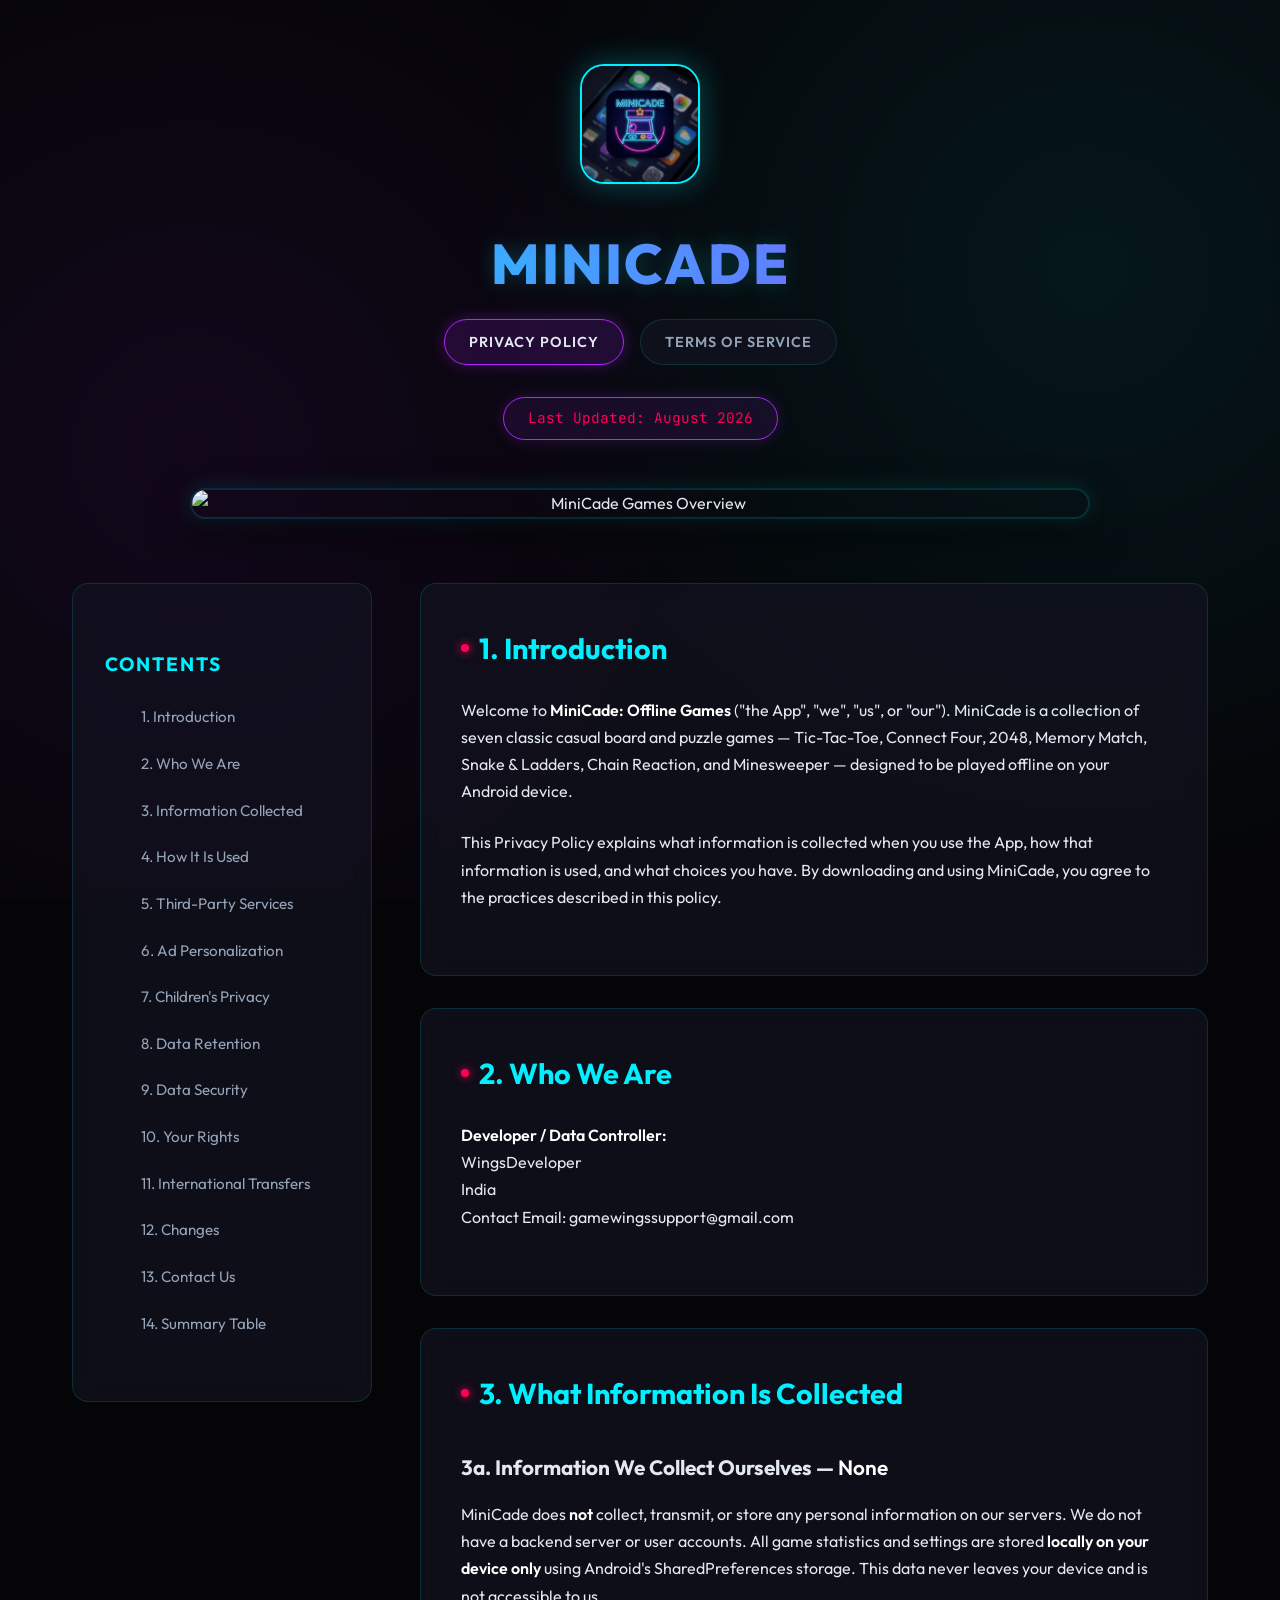
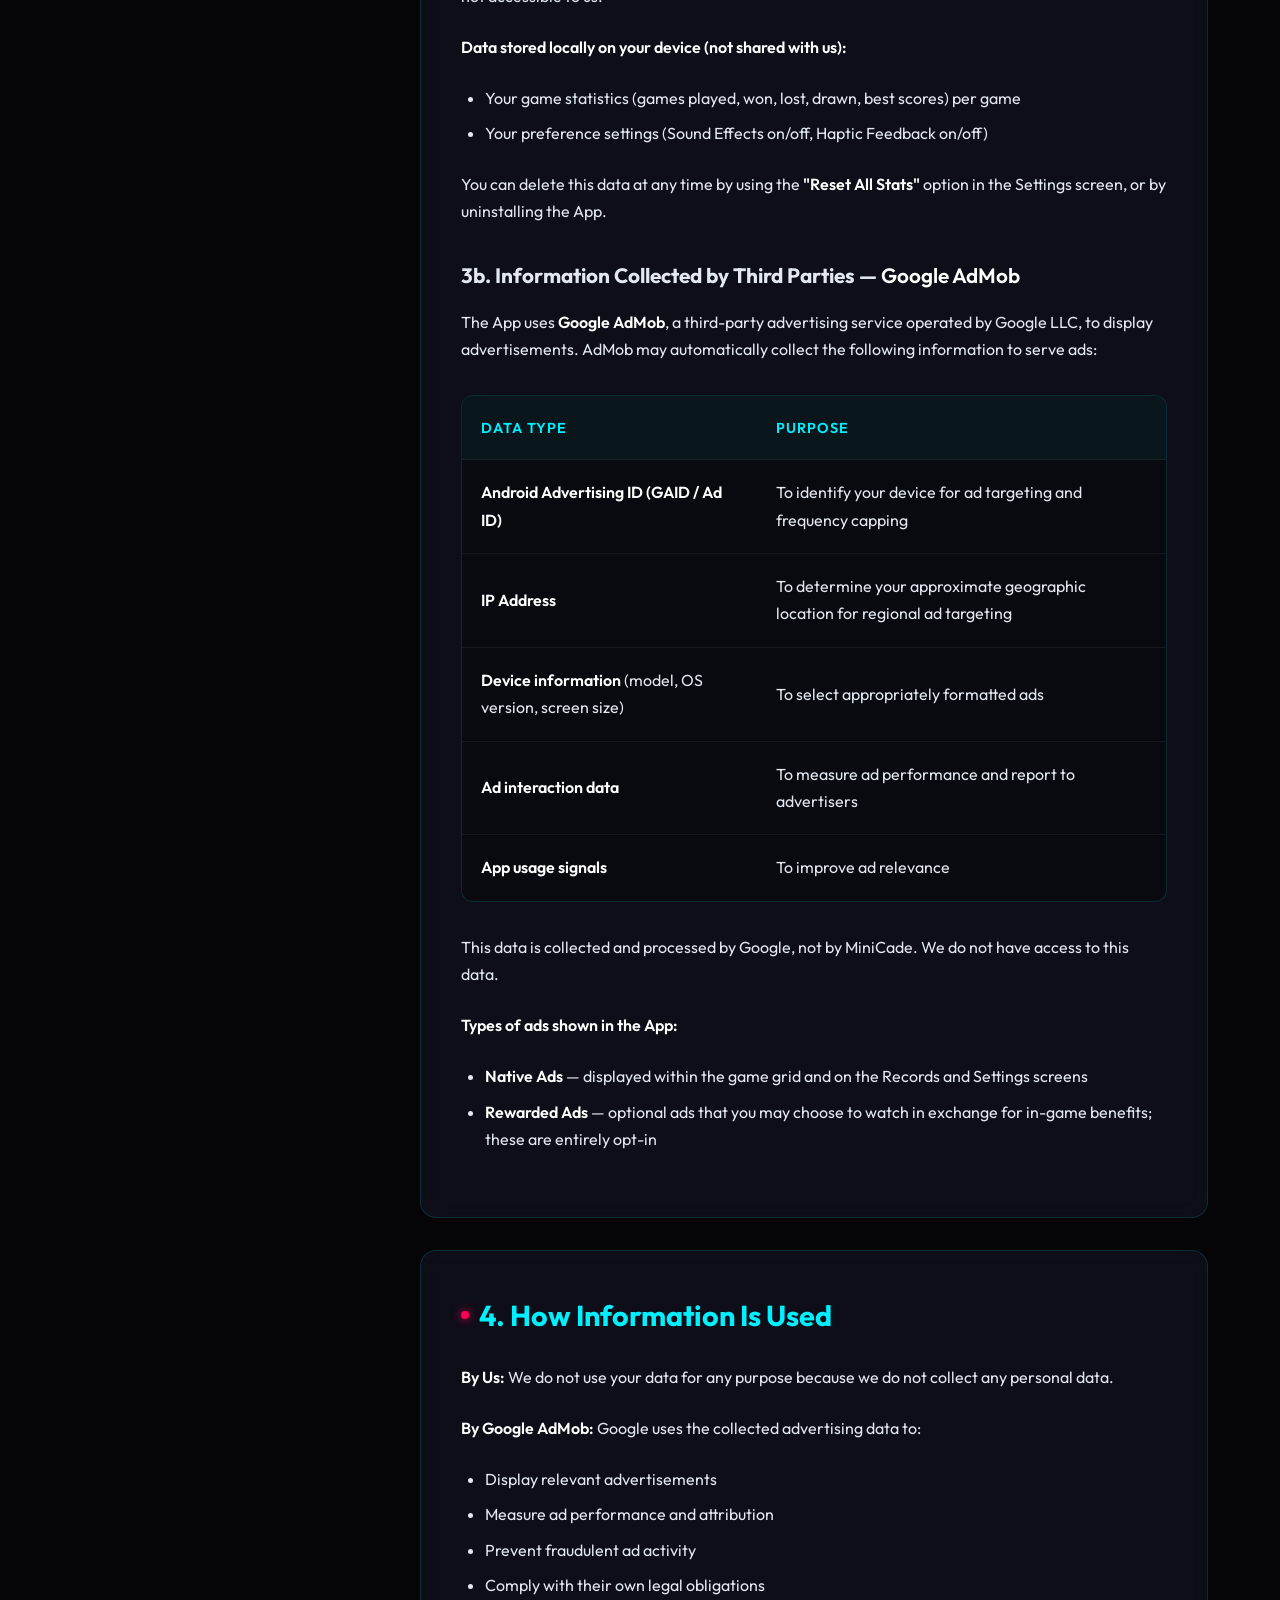
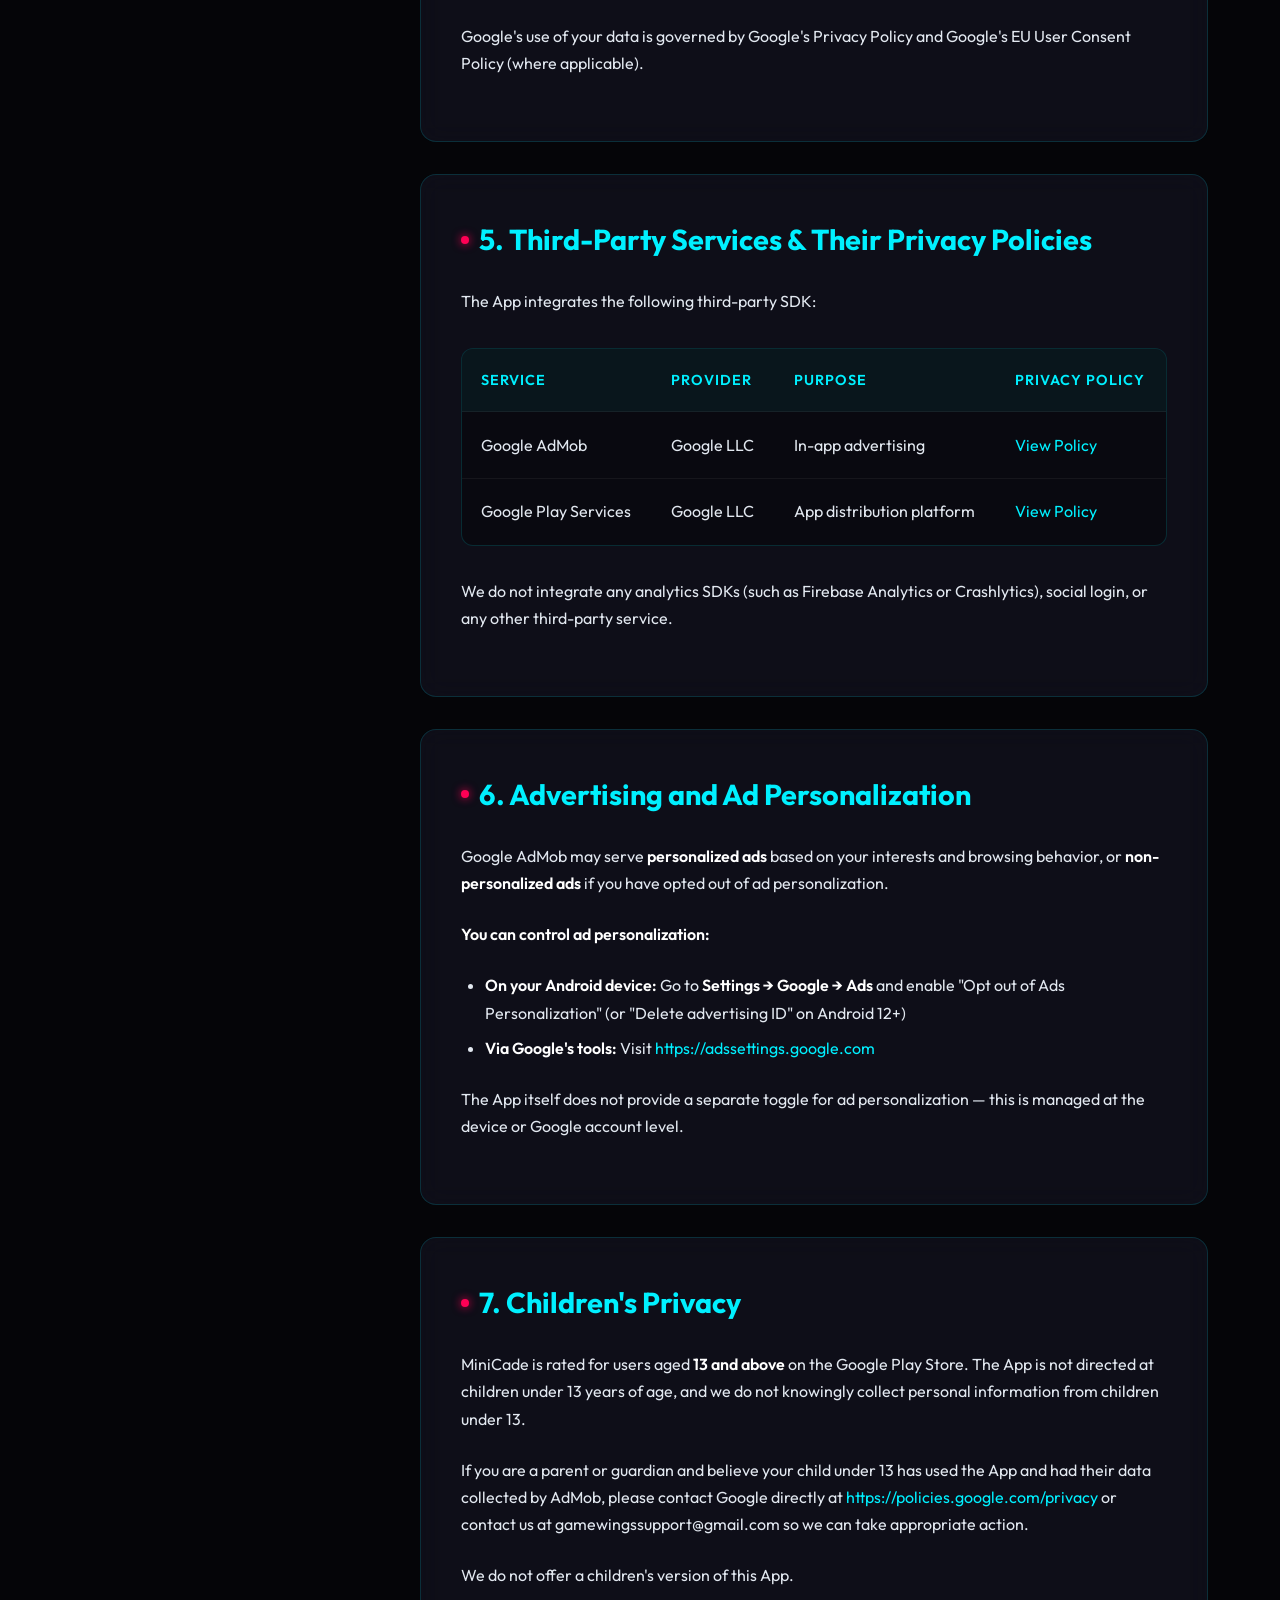
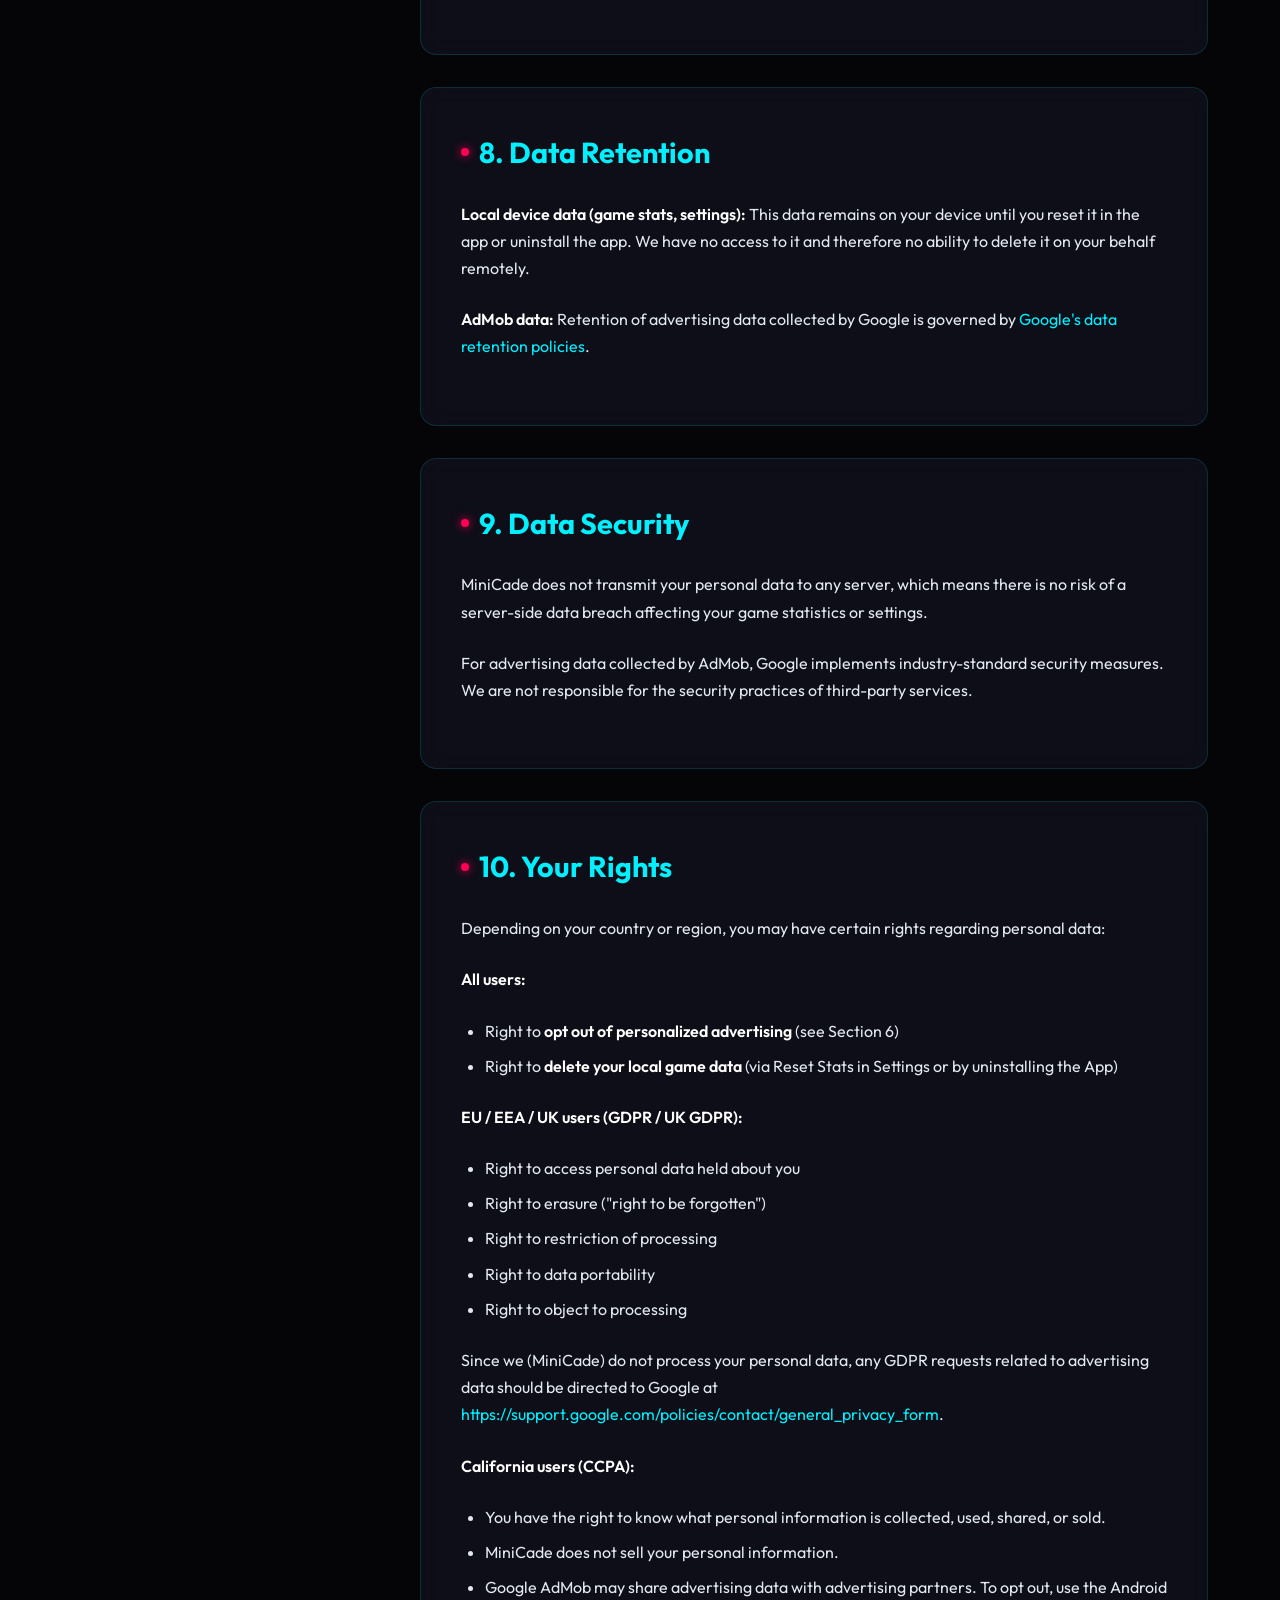
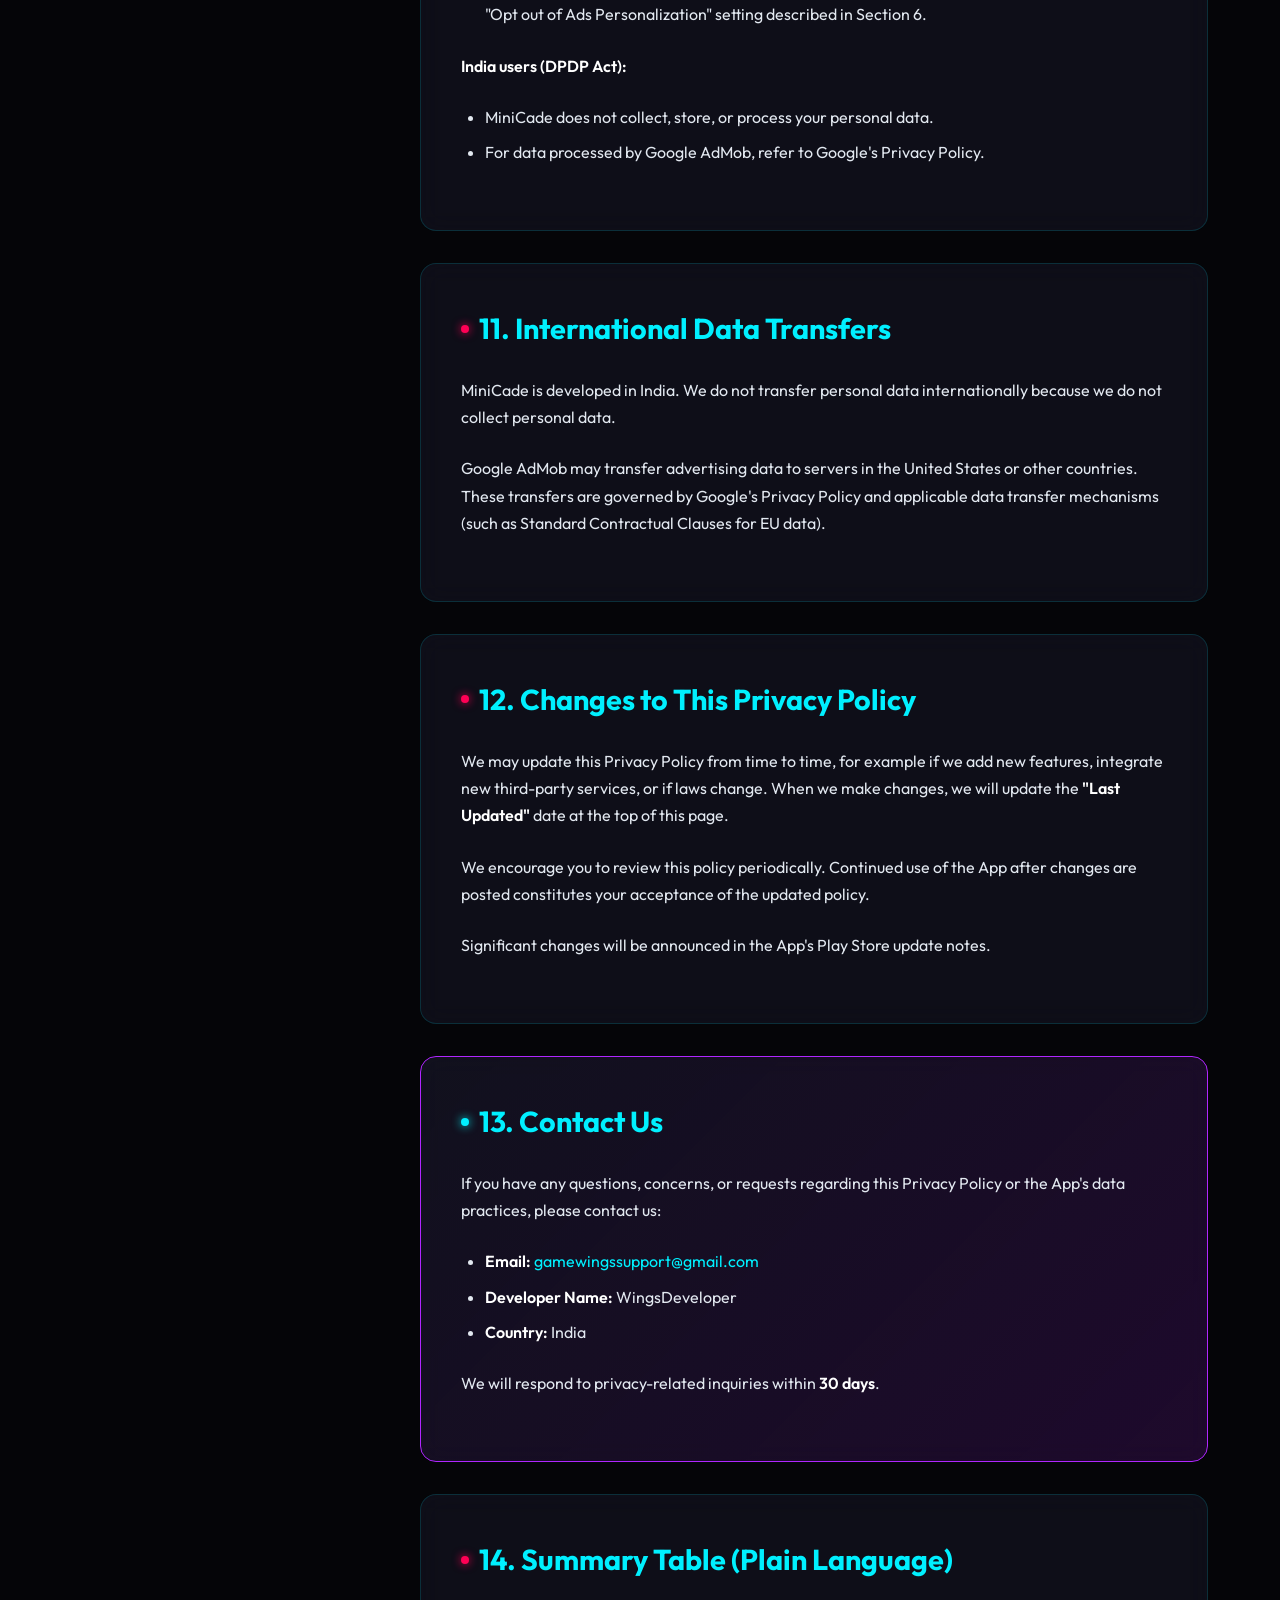
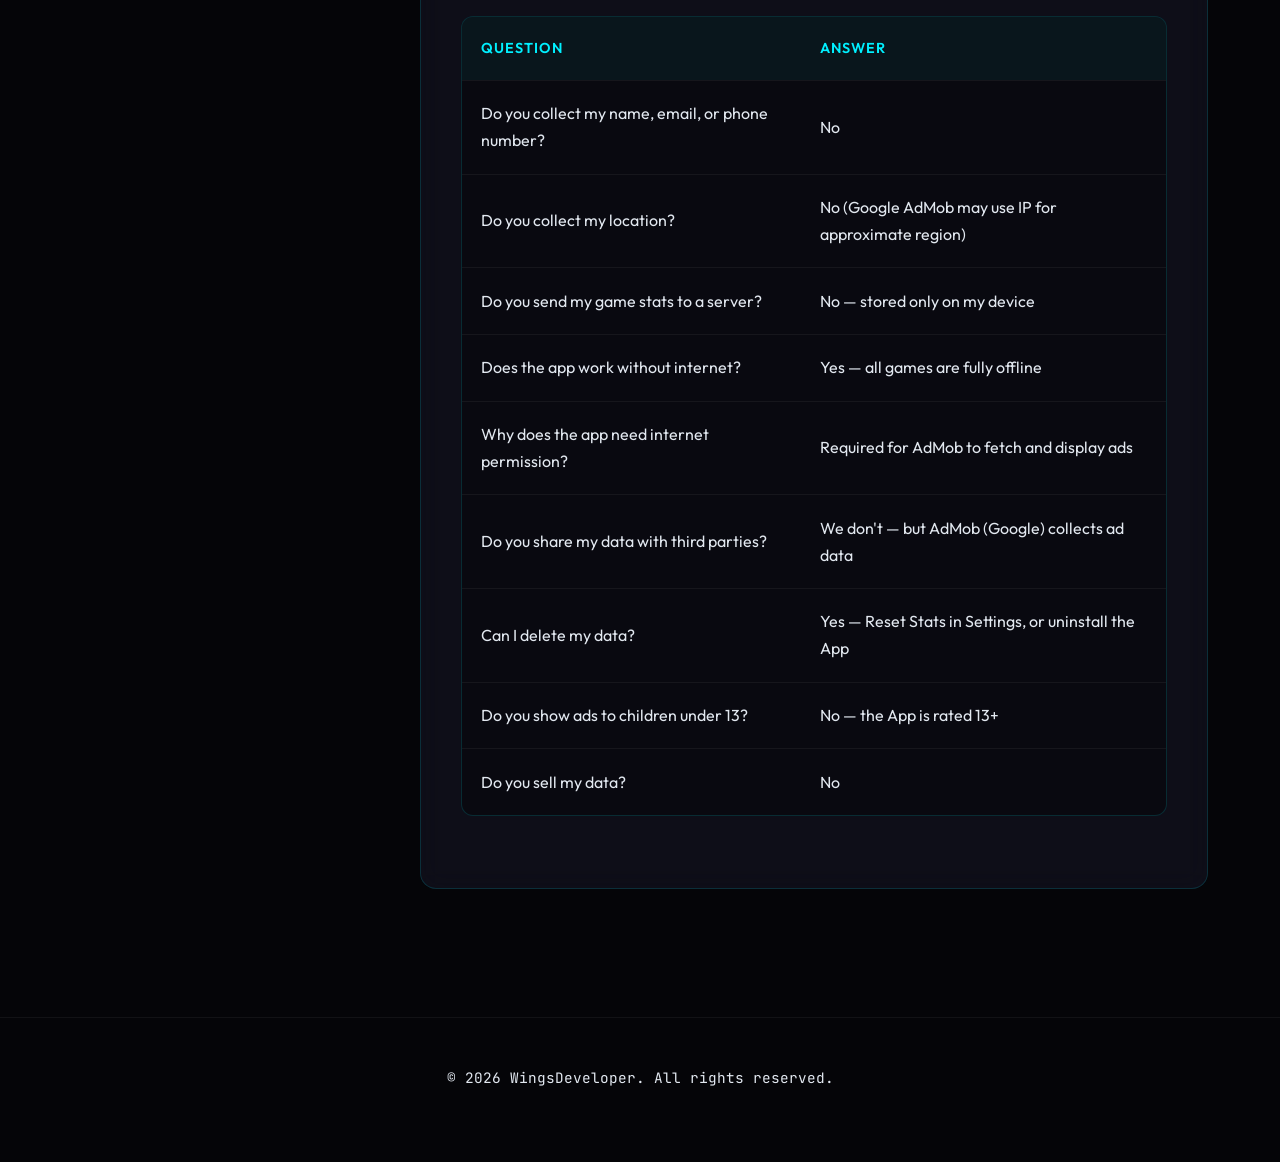
==== index.html @ b5330ff8 "Initial commit with website files including updated Terms and Privacy Policy" ====
<!DOCTYPE html>
<html lang="en">
<head>
    <meta charset="UTF-8">
    <meta name="viewport" content="width=device-width, initial-scale=1.0">
    <meta name="description" content="Privacy Policy for MiniCade - Official documentation for our mobile application.">
    <title>Privacy Policy - MiniCade</title>
    <link rel="stylesheet" href="styles.css">
    <link rel="icon" type="image/png" href="favicon.png">
</head>
<body>
    <header>
        <img src="favicon.png" alt="MiniCade App Icon" class="brand-logo">
        <h1 class="brand-title">MINICADE</h1>
        <div class="nav-tabs">
            <a href="index.html" class="tab active">Privacy Policy</a>
            <a href="terms.html" class="tab">Terms of Service</a>
        </div>
        <div class="update-badge">
            Last Updated: August 2026
        </div>
        <img src="feature_graphic.png" alt="MiniCade Games Overview" class="feature-graphic">
    </header>

    <div class="layout">
        <nav class="sidebar">
            <h3>Contents</h3>
            <ul class="nav-links">
                <li><a href="#intro">1. Introduction</a></li>
                <li><a href="#who-we-are">2. Who We Are</a></li>
                <li><a href="#information">3. Information Collected</a></li>
                <li><a href="#usage">4. How It Is Used</a></li>
                <li><a href="#third-party">5. Third-Party Services</a></li>
                <li><a href="#ads">6. Ad Personalization</a></li>
                <li><a href="#children">7. Children's Privacy</a></li>
                <li><a href="#retention">8. Data Retention</a></li>
                <li><a href="#security">9. Data Security</a></li>
                <li><a href="#rights">10. Your Rights</a></li>
                <li><a href="#international">11. International Transfers</a></li>
                <li><a href="#changes">12. Changes</a></li>
                <li><a href="#contact">13. Contact Us</a></li>
                <li><a href="#summary">14. Summary Table</a></li>
            </ul>
        </nav>

        <main class="content">
            <section id="intro">
                <h2>1. Introduction</h2>
                <p>Welcome to <strong>MiniCade: Offline Games</strong> ("the App", "we", "us", or "our"). MiniCade is a collection of seven classic casual board and puzzle games — Tic-Tac-Toe, Connect Four, 2048, Memory Match, Snake & Ladders, Chain Reaction, and Minesweeper — designed to be played offline on your Android device.</p>
                <p>This Privacy Policy explains what information is collected when you use the App, how that information is used, and what choices you have. By downloading and using MiniCade, you agree to the practices described in this policy.</p>
            </section>

            <section id="who-we-are">
                <h2>2. Who We Are</h2>
                <p><strong>Developer / Data Controller:</strong><br>
                WingsDeveloper<br>
                India<br>
                Contact Email: gamewingssupport@gmail.com</p>
            </section>

            <section id="information">
                <h2>3. What Information Is Collected</h2>
                
                <h3>3a. Information We Collect Ourselves — <strong>None</strong></h3>
                <p>MiniCade does <strong>not</strong> collect, transmit, or store any personal information on our servers. We do not have a backend server or user accounts. All game statistics and settings are stored <strong>locally on your device only</strong> using Android's SharedPreferences storage. This data never leaves your device and is not accessible to us.</p>
                
                <p><strong>Data stored locally on your device (not shared with us):</strong></p>
                <ul>
                    <li>Your game statistics (games played, won, lost, drawn, best scores) per game</li>
                    <li>Your preference settings (Sound Effects on/off, Haptic Feedback on/off)</li>
                </ul>
                
                <p>You can delete this data at any time by using the <strong>"Reset All Stats"</strong> option in the Settings screen, or by uninstalling the App.</p>

                <h3>3b. Information Collected by Third Parties — <strong>Google AdMob</strong></h3>
                <p>The App uses <strong>Google AdMob</strong>, a third-party advertising service operated by Google LLC, to display advertisements. AdMob may automatically collect the following information to serve ads:</p>
                
                <div class="table-container">
                    <table>
                        <thead>
                            <tr>
                                <th>Data Type</th>
                                <th>Purpose</th>
                            </tr>
                        </thead>
                        <tbody>
                            <tr>
                                <td><strong>Android Advertising ID (GAID / Ad ID)</strong></td>
                                <td>To identify your device for ad targeting and frequency capping</td>
                            </tr>
                            <tr>
                                <td><strong>IP Address</strong></td>
                                <td>To determine your approximate geographic location for regional ad targeting</td>
                            </tr>
                            <tr>
                                <td><strong>Device information</strong> (model, OS version, screen size)</td>
                                <td>To select appropriately formatted ads</td>
                            </tr>
                            <tr>
                                <td><strong>Ad interaction data</strong></td>
                                <td>To measure ad performance and report to advertisers</td>
                            </tr>
                            <tr>
                                <td><strong>App usage signals</strong></td>
                                <td>To improve ad relevance</td>
                            </tr>
                        </tbody>
                    </table>
                </div>

                <p>This data is collected and processed by Google, not by MiniCade. We do not have access to this data.</p>

                <p><strong>Types of ads shown in the App:</strong></p>
                <ul>
                    <li><strong>Native Ads</strong> — displayed within the game grid and on the Records and Settings screens</li>
                    <li><strong>Rewarded Ads</strong> — optional ads that you may choose to watch in exchange for in-game benefits; these are entirely opt-in</li>
                </ul>
            </section>

            <section id="usage">
                <h2>4. How Information Is Used</h2>
                <p><strong>By Us:</strong> We do not use your data for any purpose because we do not collect any personal data.</p>
                <p><strong>By Google AdMob:</strong> Google uses the collected advertising data to:</p>
                <ul>
                    <li>Display relevant advertisements</li>
                    <li>Measure ad performance and attribution</li>
                    <li>Prevent fraudulent ad activity</li>
                    <li>Comply with their own legal obligations</li>
                </ul>
                <p>Google's use of your data is governed by Google's Privacy Policy and Google's EU User Consent Policy (where applicable).</p>
            </section>

            <section id="third-party">
                <h2>5. Third-Party Services & Their Privacy Policies</h2>
                <p>The App integrates the following third-party SDK:</p>
                
                <div class="table-container">
                    <table>
                        <thead>
                            <tr>
                                <th>Service</th>
                                <th>Provider</th>
                                <th>Purpose</th>
                                <th>Privacy Policy</th>
                            </tr>
                        </thead>
                        <tbody>
                            <tr>
                                <td>Google AdMob</td>
                                <td>Google LLC</td>
                                <td>In-app advertising</td>
                                <td><a href="https://policies.google.com/privacy" target="_blank" rel="noopener noreferrer">View Policy</a></td>
                            </tr>
                            <tr>
                                <td>Google Play Services</td>
                                <td>Google LLC</td>
                                <td>App distribution platform</td>
                                <td><a href="https://policies.google.com/privacy" target="_blank" rel="noopener noreferrer">View Policy</a></td>
                            </tr>
                        </tbody>
                    </table>
                </div>
                <p>We do not integrate any analytics SDKs (such as Firebase Analytics or Crashlytics), social login, or any other third-party service.</p>
            </section>

            <section id="ads">
                <h2>6. Advertising and Ad Personalization</h2>
                <p>Google AdMob may serve <strong>personalized ads</strong> based on your interests and browsing behavior, or <strong>non-personalized ads</strong> if you have opted out of ad personalization.</p>
                <p><strong>You can control ad personalization:</strong></p>
                <ul>
                    <li><strong>On your Android device:</strong> Go to <strong>Settings → Google → Ads</strong> and enable "Opt out of Ads Personalization" (or "Delete advertising ID" on Android 12+)</li>
                    <li><strong>Via Google's tools:</strong> Visit <a href="https://adssettings.google.com" target="_blank" rel="noopener noreferrer">https://adssettings.google.com</a></li>
                </ul>
                <p>The App itself does not provide a separate toggle for ad personalization — this is managed at the device or Google account level.</p>
            </section>

            <section id="children">
                <h2>7. Children's Privacy</h2>
                <p>MiniCade is rated for users aged <strong>13 and above</strong> on the Google Play Store. The App is not directed at children under 13 years of age, and we do not knowingly collect personal information from children under 13.</p>
                <p>If you are a parent or guardian and believe your child under 13 has used the App and had their data collected by AdMob, please contact Google directly at <a href="https://policies.google.com/privacy" target="_blank" rel="noopener noreferrer">https://policies.google.com/privacy</a> or contact us at gamewingssupport@gmail.com so we can take appropriate action.</p>
                <p>We do not offer a children's version of this App.</p>
            </section>

            <section id="retention">
                <h2>8. Data Retention</h2>
                <p><strong>Local device data (game stats, settings):</strong> This data remains on your device until you reset it in the app or uninstall the app. We have no access to it and therefore no ability to delete it on your behalf remotely.</p>
                <p><strong>AdMob data:</strong> Retention of advertising data collected by Google is governed by <a href="https://policies.google.com/technologies/retention" target="_blank" rel="noopener noreferrer">Google's data retention policies</a>.</p>
            </section>

            <section id="security">
                <h2>9. Data Security</h2>
                <p>MiniCade does not transmit your personal data to any server, which means there is no risk of a server-side data breach affecting your game statistics or settings.</p>
                <p>For advertising data collected by AdMob, Google implements industry-standard security measures. We are not responsible for the security practices of third-party services.</p>
            </section>

            <section id="rights">
                <h2>10. Your Rights</h2>
                <p>Depending on your country or region, you may have certain rights regarding personal data:</p>
                <p><strong>All users:</strong></p>
                <ul>
                    <li>Right to <strong>opt out of personalized advertising</strong> (see Section 6)</li>
                    <li>Right to <strong>delete your local game data</strong> (via Reset Stats in Settings or by uninstalling the App)</li>
                </ul>
                <p><strong>EU / EEA / UK users (GDPR / UK GDPR):</strong></p>
                <ul>
                    <li>Right to access personal data held about you</li>
                    <li>Right to erasure ("right to be forgotten")</li>
                    <li>Right to restriction of processing</li>
                    <li>Right to data portability</li>
                    <li>Right to object to processing</li>
                </ul>
                <p>Since we (MiniCade) do not process your personal data, any GDPR requests related to advertising data should be directed to Google at <a href="https://support.google.com/policies/contact/general_privacy_form" target="_blank" rel="noopener noreferrer">https://support.google.com/policies/contact/general_privacy_form</a>.</p>
                
                <p><strong>California users (CCPA):</strong></p>
                <ul>
                    <li>You have the right to know what personal information is collected, used, shared, or sold.</li>
                    <li>MiniCade does not sell your personal information.</li>
                    <li>Google AdMob may share advertising data with advertising partners. To opt out, use the Android "Opt out of Ads Personalization" setting described in Section 6.</li>
                </ul>
                
                <p><strong>India users (DPDP Act):</strong></p>
                <ul>
                    <li>MiniCade does not collect, store, or process your personal data.</li>
                    <li>For data processed by Google AdMob, refer to Google's Privacy Policy.</li>
                </ul>
            </section>

            <section id="international">
                <h2>11. International Data Transfers</h2>
                <p>MiniCade is developed in India. We do not transfer personal data internationally because we do not collect personal data.</p>
                <p>Google AdMob may transfer advertising data to servers in the United States or other countries. These transfers are governed by Google's Privacy Policy and applicable data transfer mechanisms (such as Standard Contractual Clauses for EU data).</p>
            </section>

            <section id="changes">
                <h2>12. Changes to This Privacy Policy</h2>
                <p>We may update this Privacy Policy from time to time, for example if we add new features, integrate new third-party services, or if laws change. When we make changes, we will update the <strong>"Last Updated"</strong> date at the top of this page.</p>
                <p>We encourage you to review this policy periodically. Continued use of the App after changes are posted constitutes your acceptance of the updated policy.</p>
                <p>Significant changes will be announced in the App's Play Store update notes.</p>
            </section>

            <section id="contact" class="contact-box">
                <h2>13. Contact Us</h2>
                <p>If you have any questions, concerns, or requests regarding this Privacy Policy or the App's data practices, please contact us:</p>
                <ul>
                    <li><strong>Email:</strong> <a href="mailto:gamewingssupport@gmail.com">gamewingssupport@gmail.com</a></li>
                    <li><strong>Developer Name:</strong> WingsDeveloper</li>
                    <li><strong>Country:</strong> India</li>
                </ul>
                <p>We will respond to privacy-related inquiries within <strong>30 days</strong>.</p>
            </section>

            <section id="summary">
                <h2>14. Summary Table (Plain Language)</h2>
                <div class="table-container">
                    <table>
                        <thead>
                            <tr>
                                <th>Question</th>
                                <th>Answer</th>
                            </tr>
                        </thead>
                        <tbody>
                            <tr>
                                <td>Do you collect my name, email, or phone number?</td>
                                <td>No</td>
                            </tr>
                            <tr>
                                <td>Do you collect my location?</td>
                                <td>No (Google AdMob may use IP for approximate region)</td>
                            </tr>
                            <tr>
                                <td>Do you send my game stats to a server?</td>
                                <td>No — stored only on my device</td>
                            </tr>
                            <tr>
                                <td>Does the app work without internet?</td>
                                <td>Yes — all games are fully offline</td>
                            </tr>
                            <tr>
                                <td>Why does the app need internet permission?</td>
                                <td>Required for AdMob to fetch and display ads</td>
                            </tr>
                            <tr>
                                <td>Do you share my data with third parties?</td>
                                <td>We don't — but AdMob (Google) collects ad data</td>
                            </tr>
                            <tr>
                                <td>Can I delete my data?</td>
                                <td>Yes — Reset Stats in Settings, or uninstall the App</td>
                            </tr>
                            <tr>
                                <td>Do you show ads to children under 13?</td>
                                <td>No — the App is rated 13+</td>
                            </tr>
                            <tr>
                                <td>Do you sell my data?</td>
                                <td>No</td>
                            </tr>
                        </tbody>
                    </table>
                </div>
            </section>
        </main>
    </div>

    <footer>
        <p>&copy; 2026 WingsDeveloper. All rights reserved.</p>
    </footer>

    <script>
        // Smooth highlighting for sidebar based on scroll
        const sections = document.querySelectorAll("section");
        const navLinks = document.querySelectorAll(".nav-links a");

        window.addEventListener("scroll", () => {
            let current = "";
            sections.forEach((section) => {
                const sectionTop = section.offsetTop;
                const sectionHeight = section.clientHeight;
                if (scrollY >= sectionTop - 150) {
                    current = section.getAttribute("id");
                }
            });

            navLinks.forEach((link) => {
                link.style.color = "var(--text-secondary)";
                link.style.borderLeftColor = "transparent";
                if (link.getAttribute("href").includes(current) && current !== "") {
                    link.style.color = "var(--text-primary)";
                    link.style.borderLeftColor = "var(--neon-purple)";
                }
            });
        });
    </script>
</body>
</html>
---- styles.css ----
/* styles.css - Premium Neon Arcade Theme */
@import url('https://fonts.googleapis.com/css2?family=Outfit:wght@300;400;600;800&family=JetBrains+Mono:wght@400;700&display=swap');

:root {
    --bg-base: #050508;
    --card-bg: rgba(20, 20, 35, 0.6);
    --card-border: rgba(0, 240, 255, 0.15);
    
    --text-primary: #e2e8f0;
    --text-secondary: #94a3b8;
    
    --neon-cyan: #00f0ff;
    --neon-purple: #b026ff;
    --neon-pink: #ff0055;
    
    --font-sans: 'Outfit', sans-serif;
    --font-mono: 'JetBrains Mono', monospace;
}

* {
    box-sizing: border-box;
    margin: 0;
    padding: 0;
}

html {
    scroll-behavior: smooth;
}

body {
    background-color: var(--bg-base);
    background-image: 
        radial-gradient(circle at 15% 50%, rgba(176, 38, 255, 0.08) 0%, transparent 50%),
        radial-gradient(circle at 85% 30%, rgba(0, 240, 255, 0.08) 0%, transparent 50%);
    background-attachment: fixed;
    color: var(--text-primary);
    font-family: var(--font-sans);
    line-height: 1.7;
    min-height: 100vh;
    overflow-x: hidden;
}

/* Custom Scrollbar */
::-webkit-scrollbar {
    width: 8px;
}
::-webkit-scrollbar-track {
    background: var(--bg-base);
}
::-webkit-scrollbar-thumb {
    background: var(--neon-purple);
    border-radius: 4px;
}
::-webkit-scrollbar-thumb:hover {
    background: var(--neon-cyan);
}

/* Header & Hero */
header {
    padding: 4rem 2rem 2rem;
    text-align: center;
    position: relative;
    z-index: 10;
}

.brand-logo {
    width: 120px;
    height: 120px;
    border-radius: 24px;
    box-shadow: 0 0 30px rgba(0, 240, 255, 0.3), inset 0 0 20px rgba(176, 38, 255, 0.3);
    margin-bottom: 1.5rem;
    border: 2px solid var(--neon-cyan);
    animation: float 6s ease-in-out infinite;
}

@keyframes float {
    0% { transform: translateY(0px); }
    50% { transform: translateY(-10px); }
    100% { transform: translateY(0px); }
}

.brand-title {
    font-size: 3.5rem;
    font-weight: 800;
    letter-spacing: 2px;
    margin-bottom: 0.5rem;
    background: linear-gradient(to right, var(--neon-cyan), var(--neon-purple));
    -webkit-background-clip: text;
    -webkit-text-fill-color: transparent;
    text-shadow: 0 0 20px rgba(0, 240, 255, 0.2);
}

.page-subtitle {
    font-size: 1.25rem;
    color: var(--text-secondary);
    text-transform: uppercase;
    letter-spacing: 4px;
    margin-bottom: 2rem;
}

.update-badge {
    display: inline-block;
    padding: 0.5rem 1.5rem;
    background: rgba(176, 38, 255, 0.1);
    border: 1px solid var(--neon-purple);
    border-radius: 50px;
    font-family: var(--font-mono);
    font-size: 0.9rem;
    color: var(--neon-pink);
    box-shadow: 0 0 15px rgba(176, 38, 255, 0.2);
}

/* Layout */
.layout {
    max-width: 1200px;
    margin: 0 auto;
    padding: 2rem;
    display: flex;
    gap: 3rem;
    align-items: flex-start;
}

/* Sidebar Navigation */
.sidebar {
    position: sticky;
    top: 2rem;
    width: 300px;
    background: var(--card-bg);
    backdrop-filter: blur(12px);
    border: 1px solid var(--card-border);
    border-radius: 16px;
    padding: 2rem;
    display: none; /* Hidden on mobile */
}

@media (min-width: 900px) {
    .sidebar { display: block; }
}

.sidebar h3 {
    color: var(--neon-cyan);
    font-size: 1.2rem;
    margin-bottom: 1.5rem;
    text-transform: uppercase;
    letter-spacing: 2px;
}

.nav-links {
    list-style: none;
    display: flex;
    flex-direction: column;
    gap: 0.8rem;
}

.nav-links a {
    color: var(--text-secondary);
    text-decoration: none;
    font-size: 0.95rem;
    transition: all 0.3s ease;
    display: block;
    padding-left: 10px;
    border-left: 2px solid transparent;
}

.nav-links a:hover {
    color: var(--text-primary);
    border-left-color: var(--neon-purple);
    transform: translateX(5px);
}

/* Main Content */
.content {
    flex: 1;
    min-width: 0; /* Prevent flex overflow */
}

section {
    background: var(--card-bg);
    backdrop-filter: blur(12px);
    border: 1px solid var(--card-border);
    border-radius: 16px;
    padding: 2.5rem;
    margin-bottom: 2rem;
    transition: transform 0.3s ease, box-shadow 0.3s ease;
}

section:hover {
    transform: translateY(-5px);
    box-shadow: 0 10px 30px rgba(0, 0, 0, 0.5), 0 0 20px rgba(0, 240, 255, 0.1);
    border-color: rgba(0, 240, 255, 0.3);
}

h2 {
    color: var(--neon-cyan);
    font-size: 1.8rem;
    margin-bottom: 1.5rem;
    display: flex;
    align-items: center;
    gap: 10px;
}

h2::before {
    content: '';
    display: block;
    width: 8px;
    height: 8px;
    background: var(--neon-pink);
    border-radius: 50%;
    box-shadow: 0 0 10px var(--neon-pink);
}

h3 {
    color: var(--text-primary);
    font-size: 1.3rem;
    margin: 2rem 0 1rem;
}

p, ul {
    margin-bottom: 1.5rem;
    color: var(--text-primary);
}

ul {
    padding-left: 1.5rem;
}

li {
    margin-bottom: 0.5rem;
}

strong {
    color: #fff;
    font-weight: 600;
}

a {
    color: var(--neon-cyan);
    text-decoration: none;
    transition: all 0.3s ease;
}

a:hover {
    color: var(--neon-purple);
    text-shadow: 0 0 10px rgba(176, 38, 255, 0.5);
}

/* Tables */
.table-container {
    overflow-x: auto;
    margin: 2rem 0;
    border-radius: 12px;
    border: 1px solid var(--card-border);
    background: rgba(0,0,0,0.3);
}

table {
    width: 100%;
    border-collapse: collapse;
}

th, td {
    padding: 1.2rem;
    text-align: left;
    border-bottom: 1px solid rgba(255, 255, 255, 0.05);
}

th {
    background-color: rgba(0, 240, 255, 0.05);
    color: var(--neon-cyan);
    font-weight: 600;
    text-transform: uppercase;
    font-size: 0.9rem;
    letter-spacing: 1px;
}

tbody tr {
    transition: background-color 0.2s;
}

tbody tr:hover {
    background-color: rgba(255, 255, 255, 0.02);
}

tbody tr:last-child td {
    border-bottom: none;
}

/* Contact Box Special Styling */
.contact-box {
    background: linear-gradient(135deg, rgba(20, 20, 35, 0.8), rgba(176, 38, 255, 0.15));
    border: 1px solid var(--neon-purple);
}

.contact-box h2::before {
    background: var(--neon-cyan);
    box-shadow: 0 0 10px var(--neon-cyan);
}

/* TODO Markers */
.todo-marker {
    background-color: rgba(255, 0, 85, 0.15);
    color: var(--neon-pink);
    padding: 0.2rem 0.6rem;
    border-radius: 6px;
    font-family: var(--font-mono);
    font-size: 0.85em;
    border: 1px dashed var(--neon-pink);
    animation: pulse 2s infinite;
}

@keyframes pulse {
    0% { opacity: 0.8; }
    50% { opacity: 1; box-shadow: 0 0 10px rgba(255, 0, 85, 0.3); }
    100% { opacity: 0.8; }
}

/* Footer */
footer {
    text-align: center;
    padding: 3rem 2rem;
    color: var(--text-secondary);
    font-family: var(--font-mono);
    font-size: 0.9rem;
    border-top: 1px solid rgba(255, 255, 255, 0.05);
    margin-top: 4rem;
}

@media (max-width: 600px) {
    .brand-title {
        font-size: 2.5rem;
    }
    
    .layout {
        padding: 1rem;
    }
    
    section {
        padding: 1.5rem;
    }
}

.feature-graphic {
    width: 100%;
    max-width: 900px;
    height: auto;
    border-radius: 20px;
    margin: 3rem auto 0;
    box-shadow: 0 15px 40px rgba(0, 0, 0, 0.6), 0 0 20px rgba(0, 240, 255, 0.15);
    border: 2px solid var(--card-border);
    display: block;
    object-fit: cover;
}


/* Navigation Tabs */
.nav-tabs {
    display: flex;
    justify-content: center;
    gap: 1rem;
    margin-bottom: 2rem;
    flex-wrap: wrap;
}
.nav-tabs .tab {
    padding: 0.6rem 1.5rem;
    border-radius: 50px;
    background: var(--card-bg);
    border: 1px solid var(--card-border);
    color: var(--text-secondary);
    font-weight: 600;
    text-transform: uppercase;
    letter-spacing: 1px;
    font-size: 0.9rem;
}
.nav-tabs .tab.active {
    background: rgba(176, 38, 255, 0.15);
    border-color: var(--neon-purple);
    color: var(--text-primary);
    box-shadow: 0 0 15px rgba(176, 38, 255, 0.3);
}
.nav-tabs .tab:hover:not(.active) {
    background: rgba(0, 240, 255, 0.1);
    border-color: var(--neon-cyan);
    color: var(--text-primary);
}
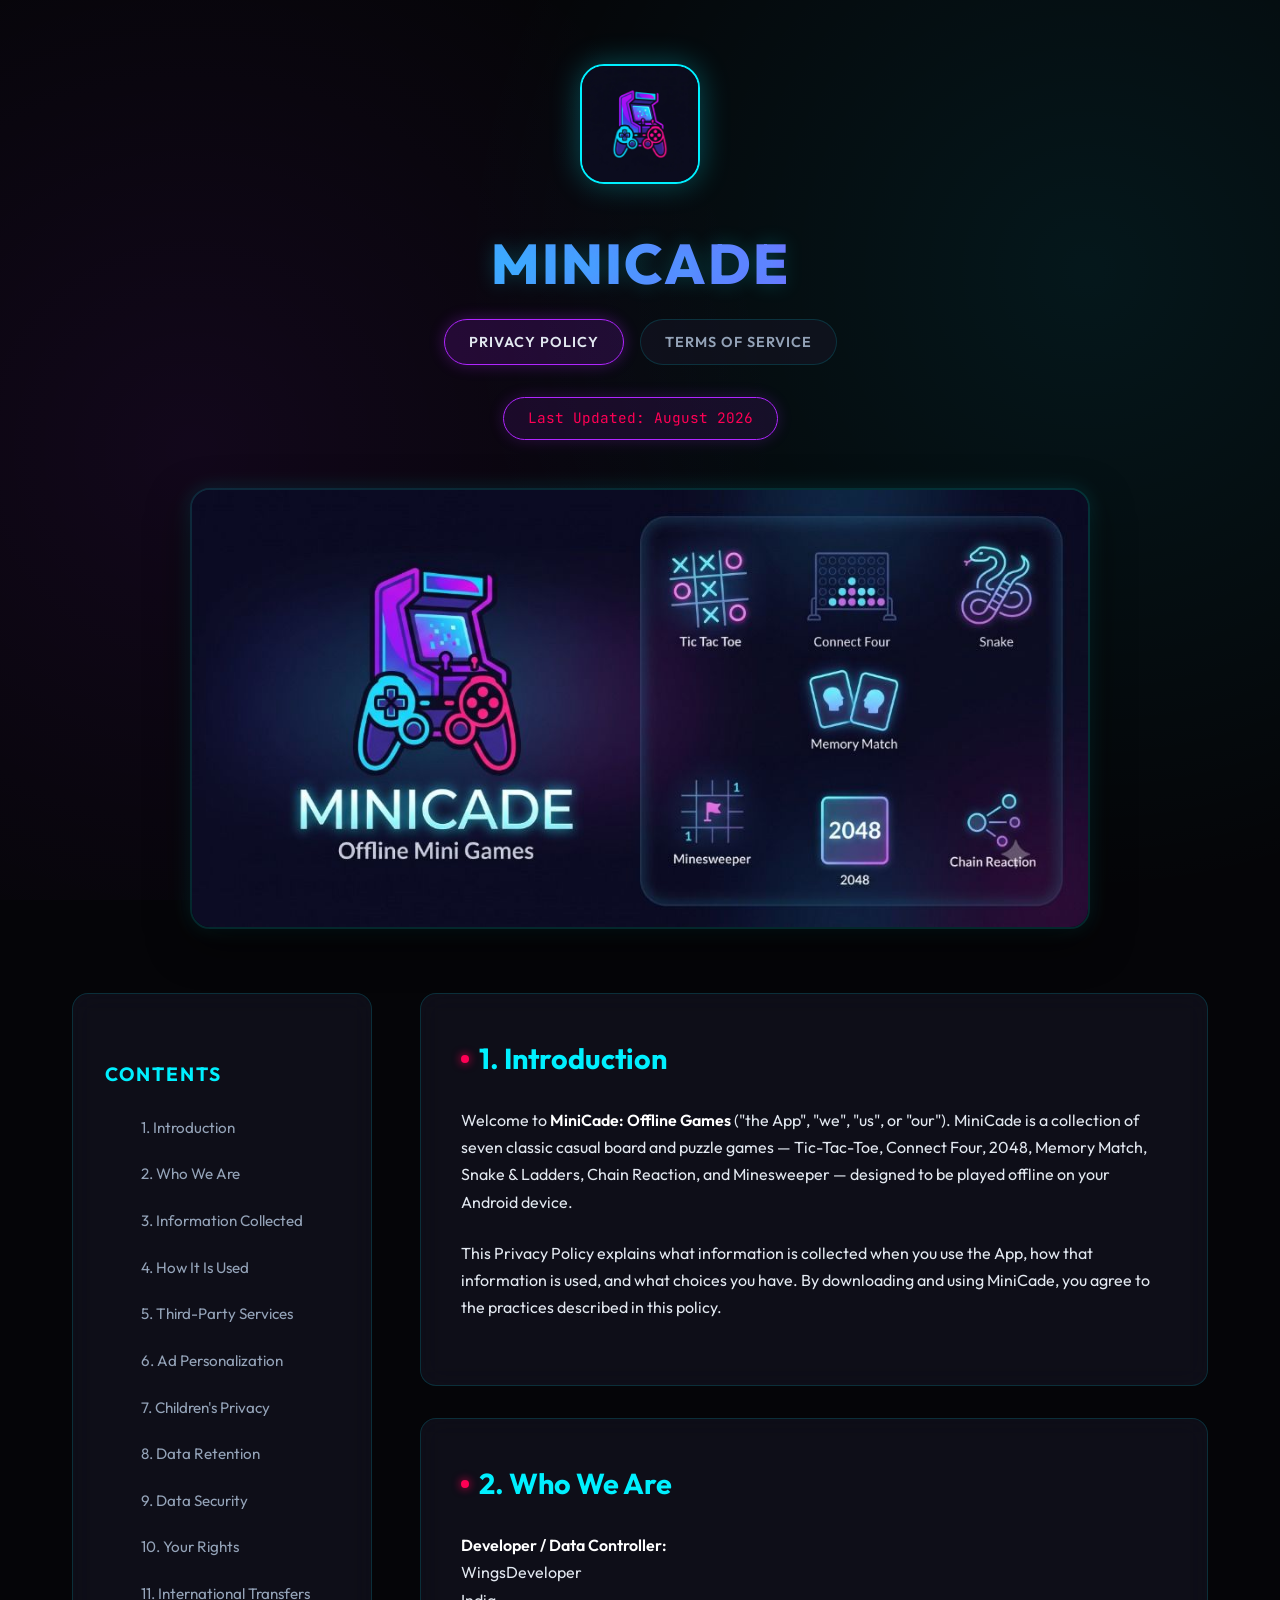
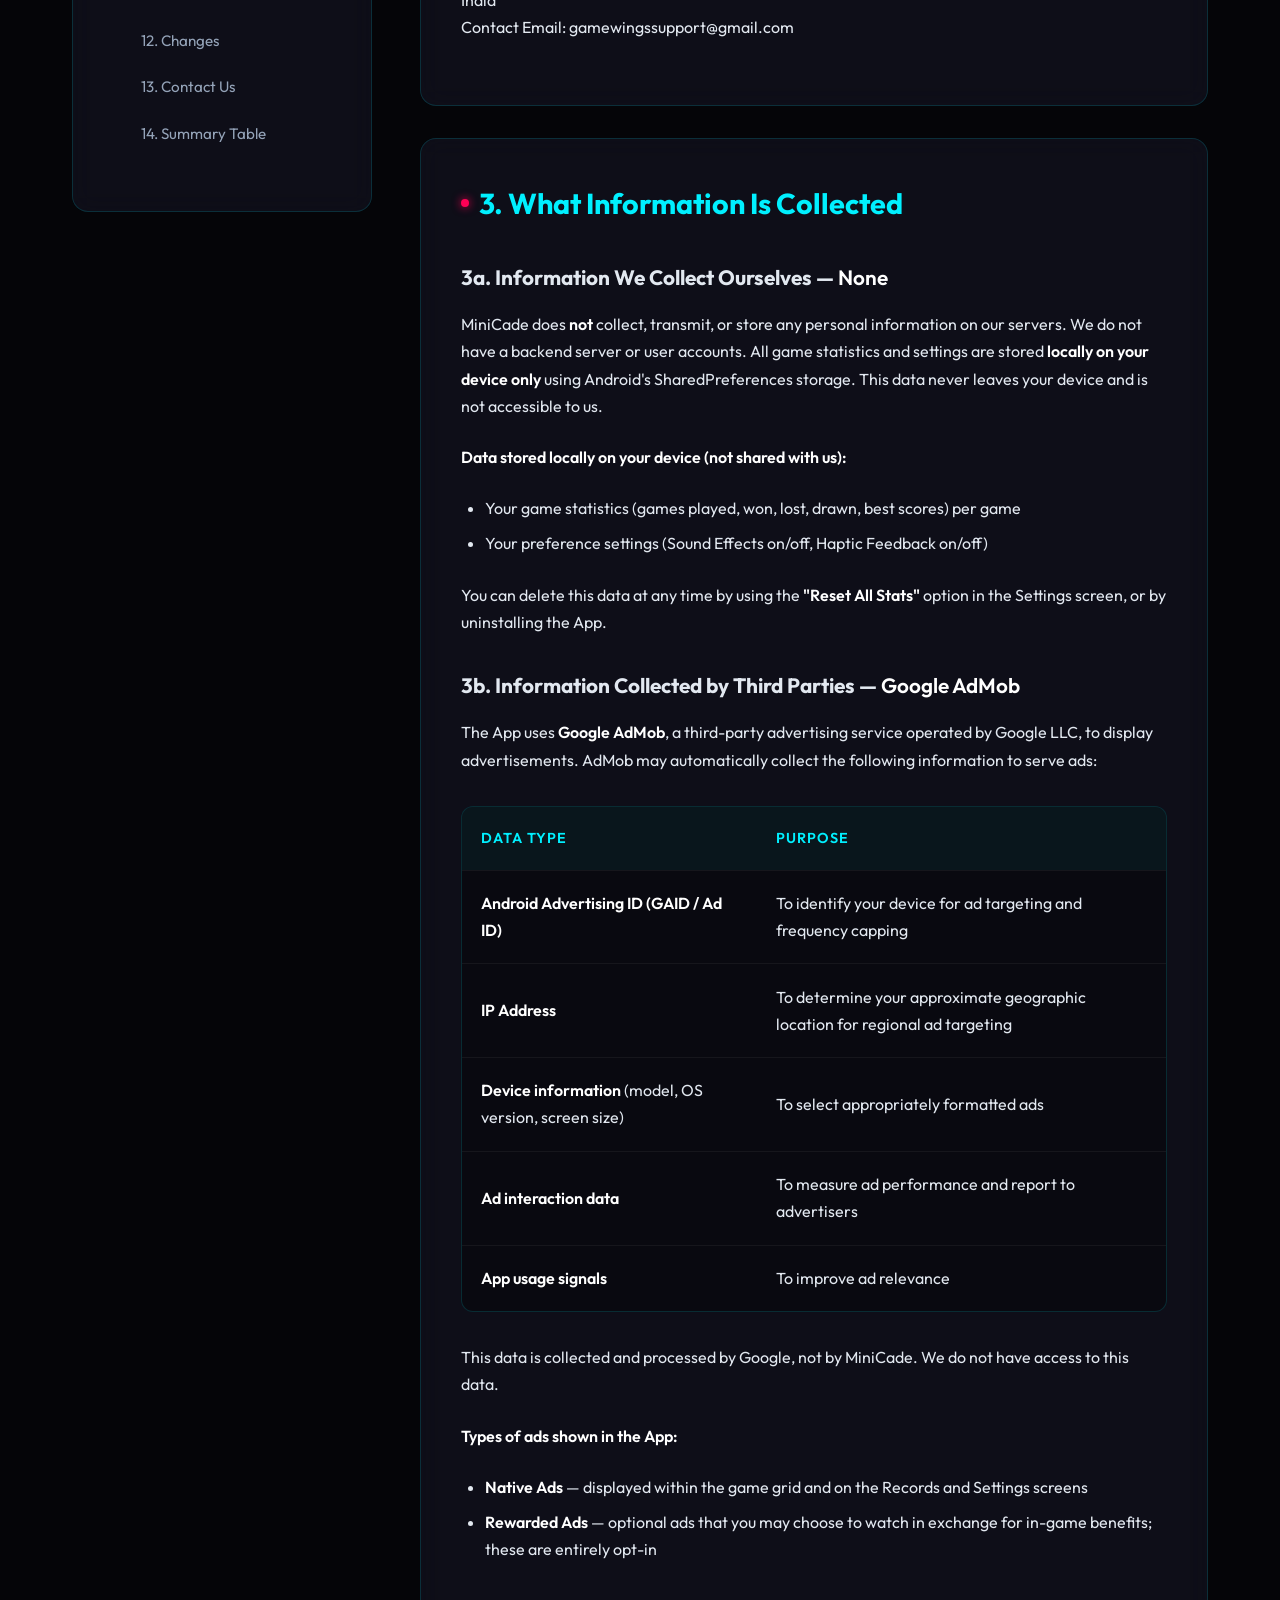
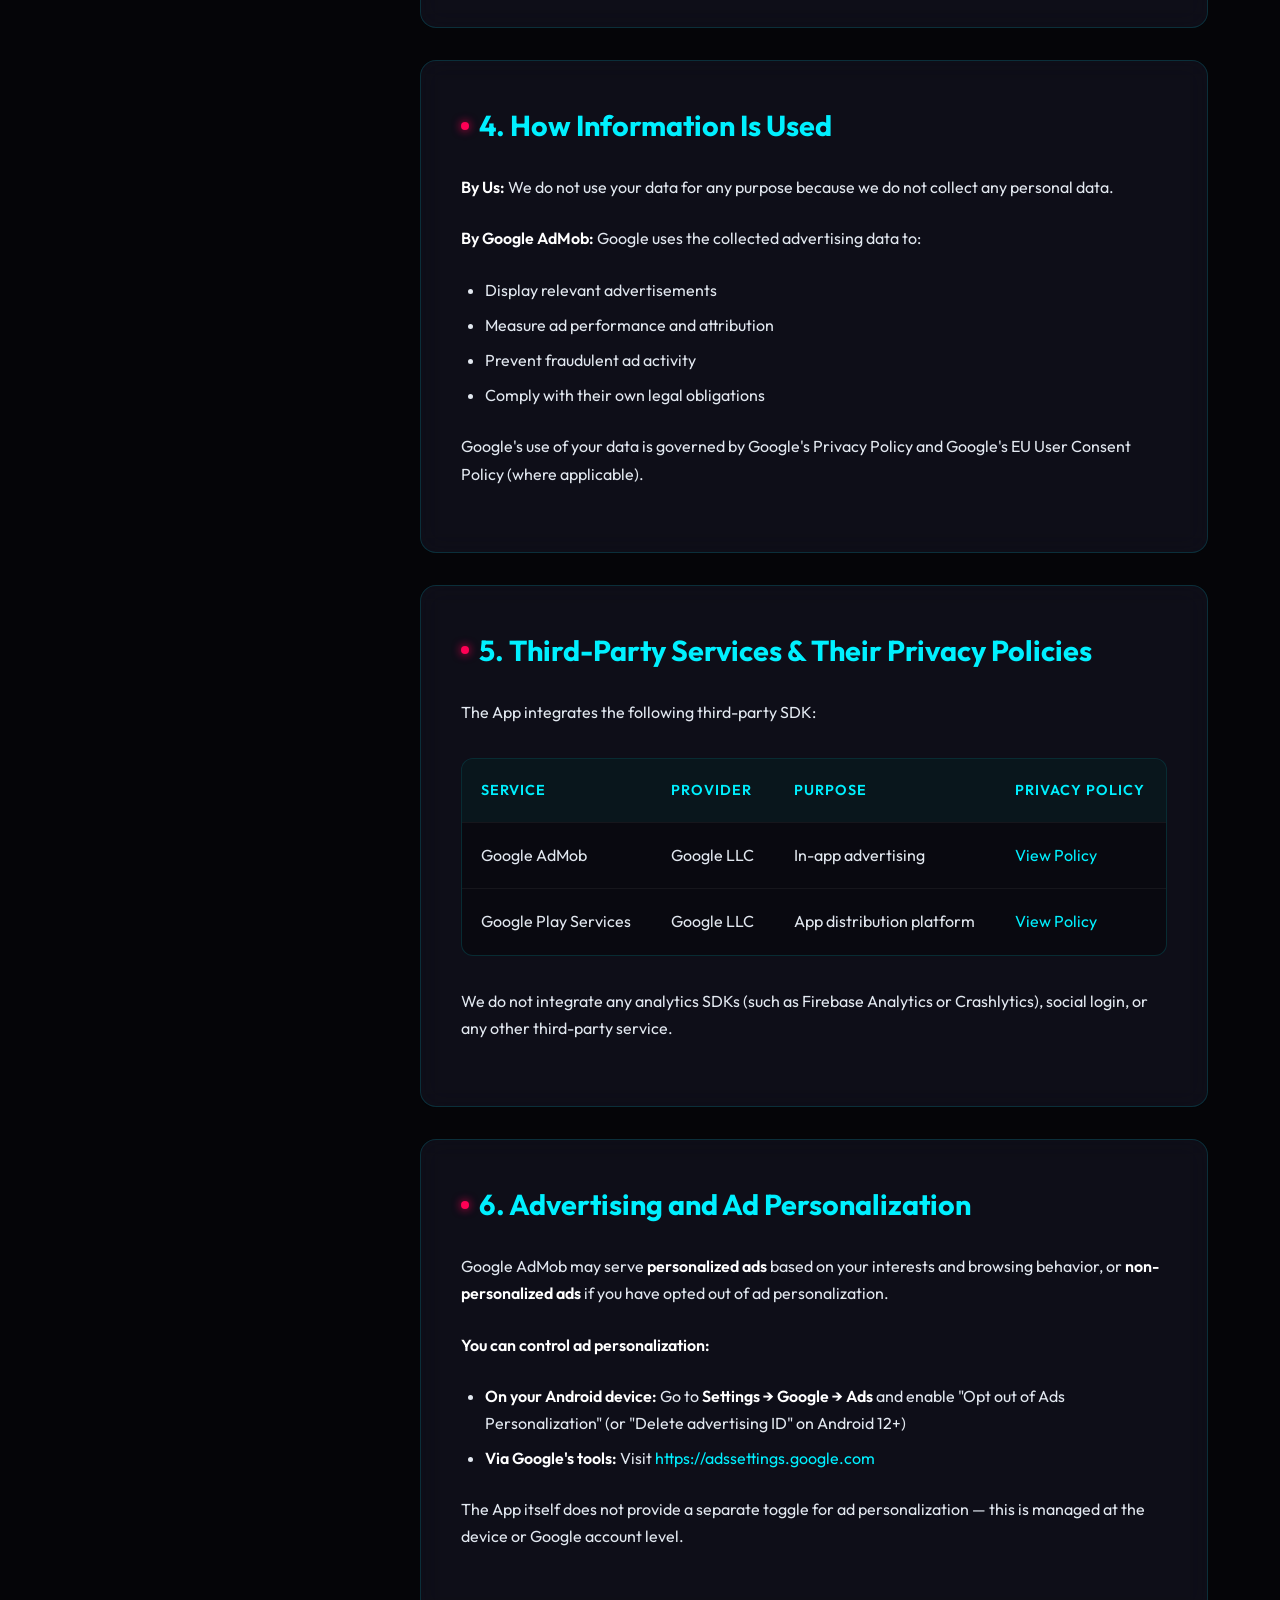
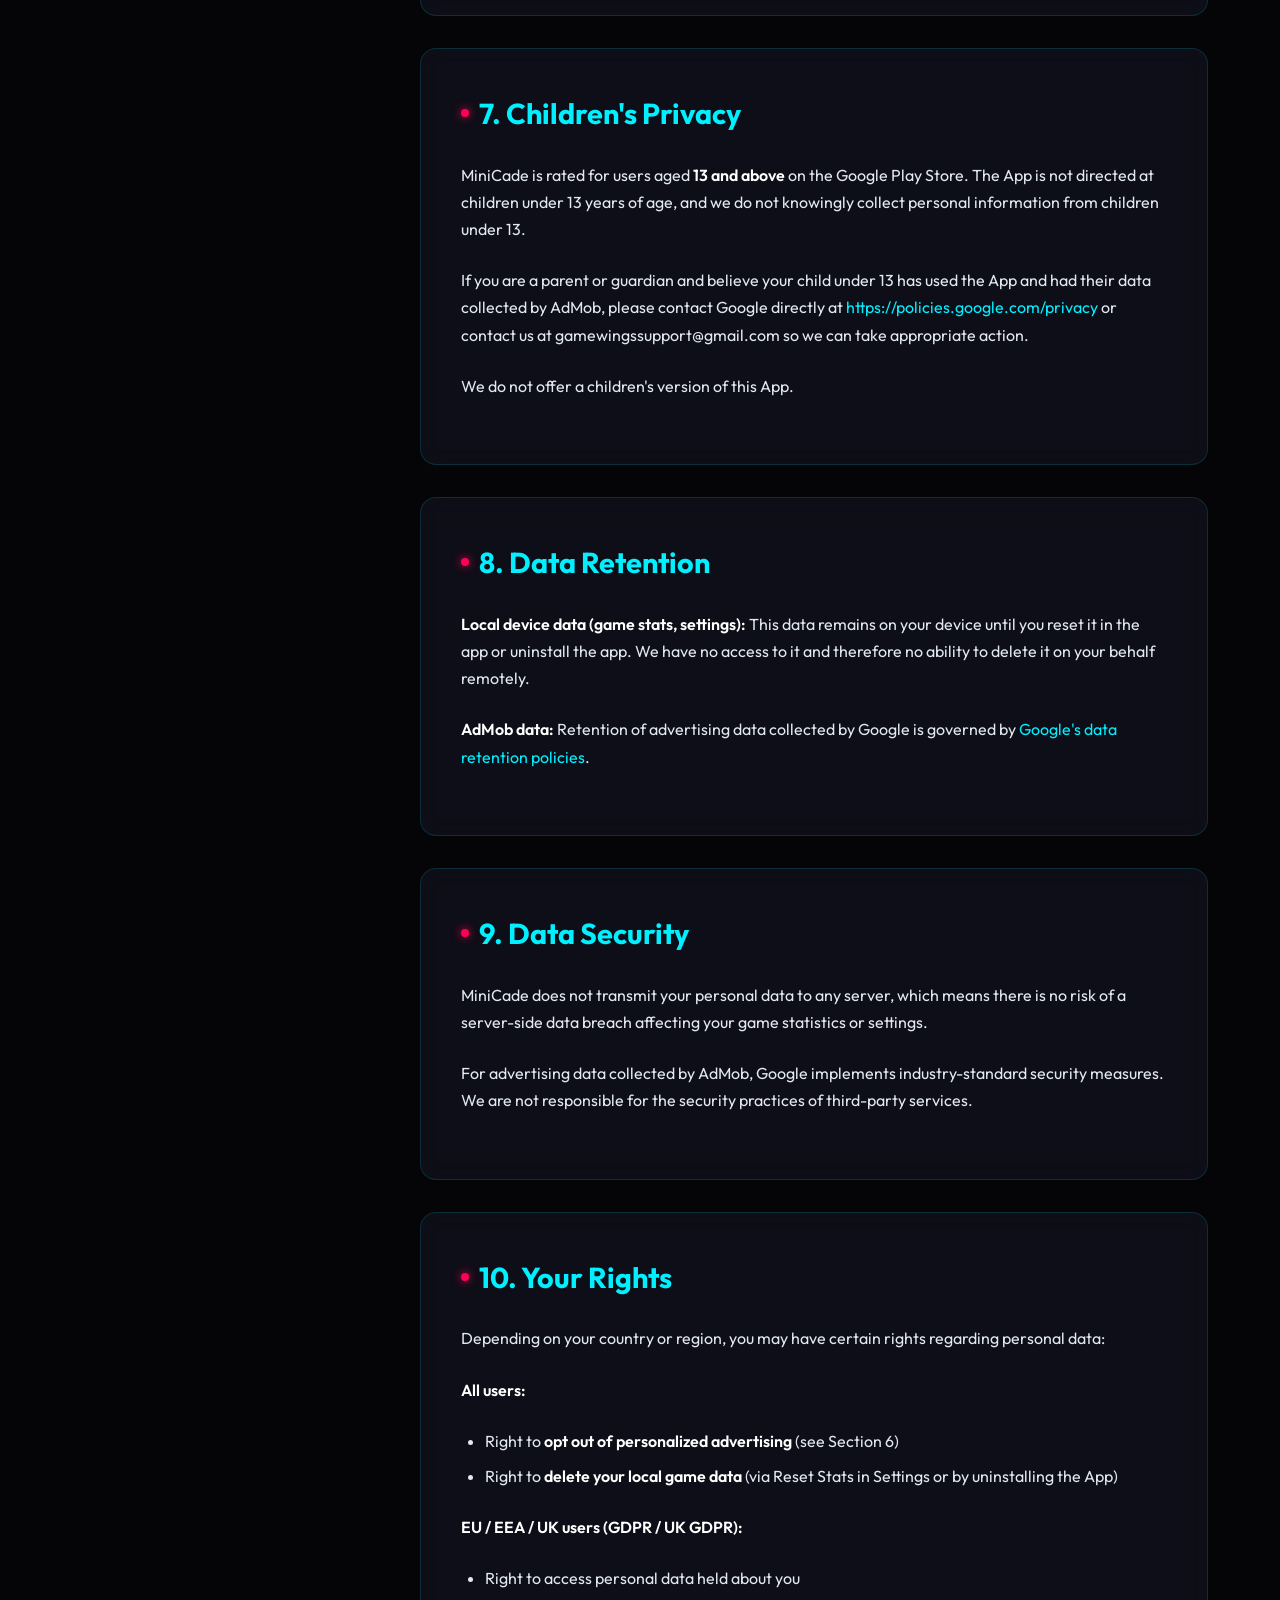
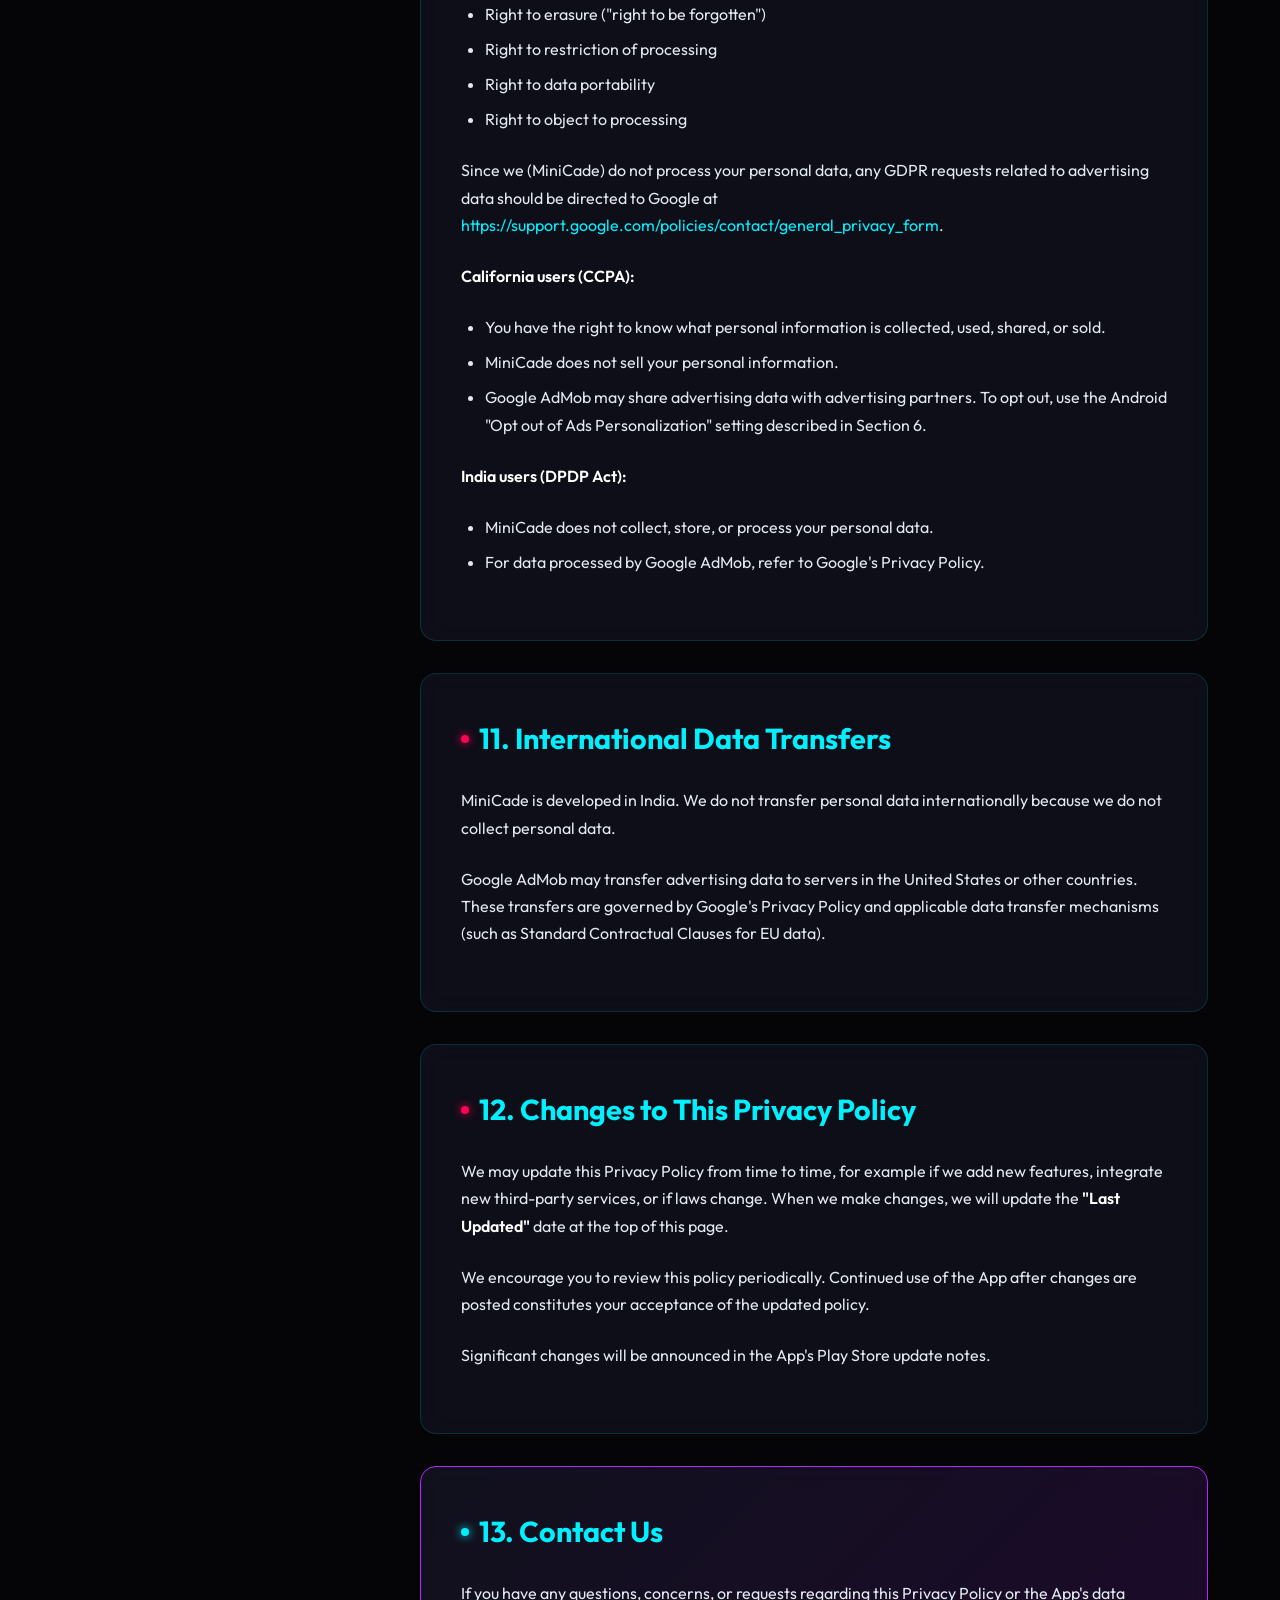
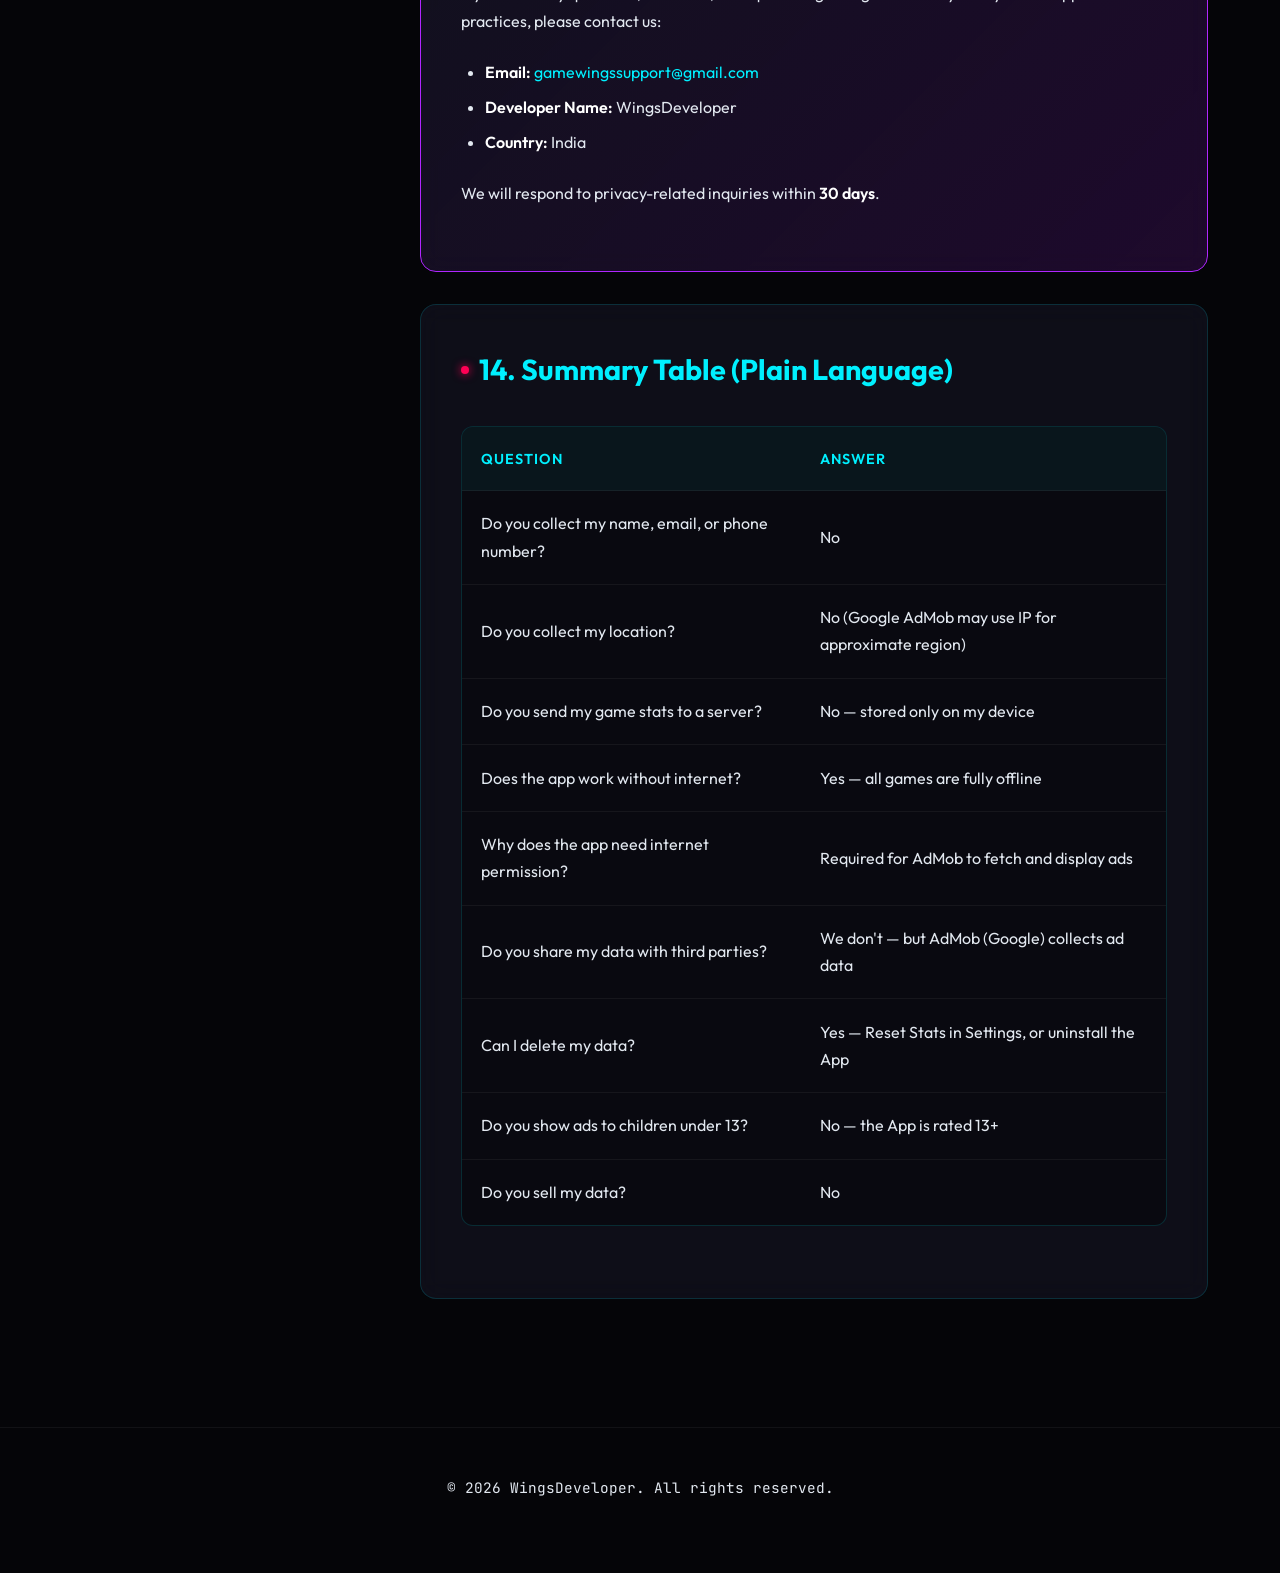
==== commit 2ad41d62: "Update logo and feature graphic" ====
--- a/index.html
+++ b/index.html
@@ -6,11 +6,11 @@
     <meta name="description" content="Privacy Policy for MiniCade - Official documentation for our mobile application.">
     <title>Privacy Policy - MiniCade</title>
     <link rel="stylesheet" href="styles.css">
-    <link rel="icon" type="image/png" href="favicon.png">
+    <link rel="icon" type="image/png" href="minicade_logo_1785683562113.png">
 </head>
 <body>
     <header>
-        <img src="favicon.png" alt="MiniCade App Icon" class="brand-logo">
+        <img src="minicade_logo_1785683562113.png" alt="MiniCade App Icon" class="brand-logo">
         <h1 class="brand-title">MINICADE</h1>
         <div class="nav-tabs">
             <a href="index.html" class="tab active">Privacy Policy</a>
@@ -19,7 +19,7 @@
         <div class="update-badge">
             Last Updated: August 2026
         </div>
-        <img src="feature_graphic.png" alt="MiniCade Games Overview" class="feature-graphic">
+        <img src="feature%20graphics.jpg" alt="MiniCade Games Overview" class="feature-graphic">
     </header>
 
     <div class="layout">
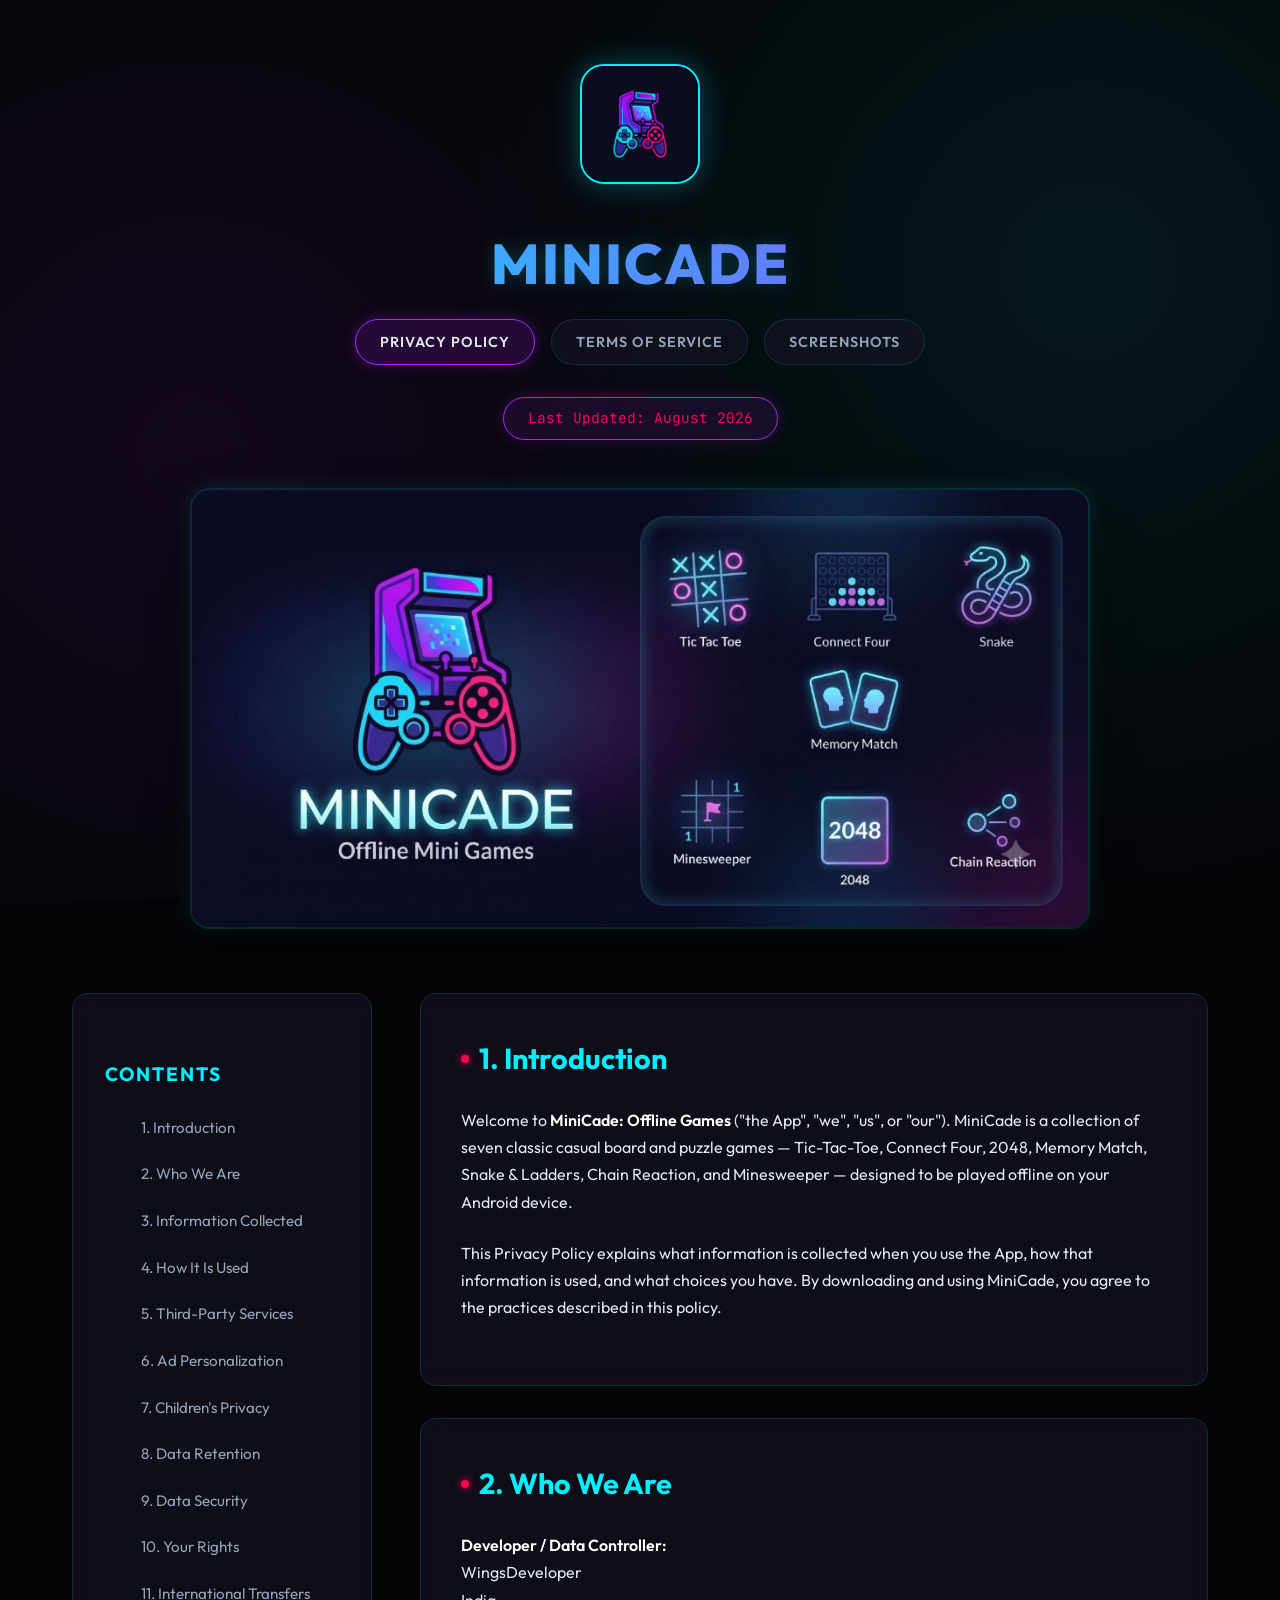
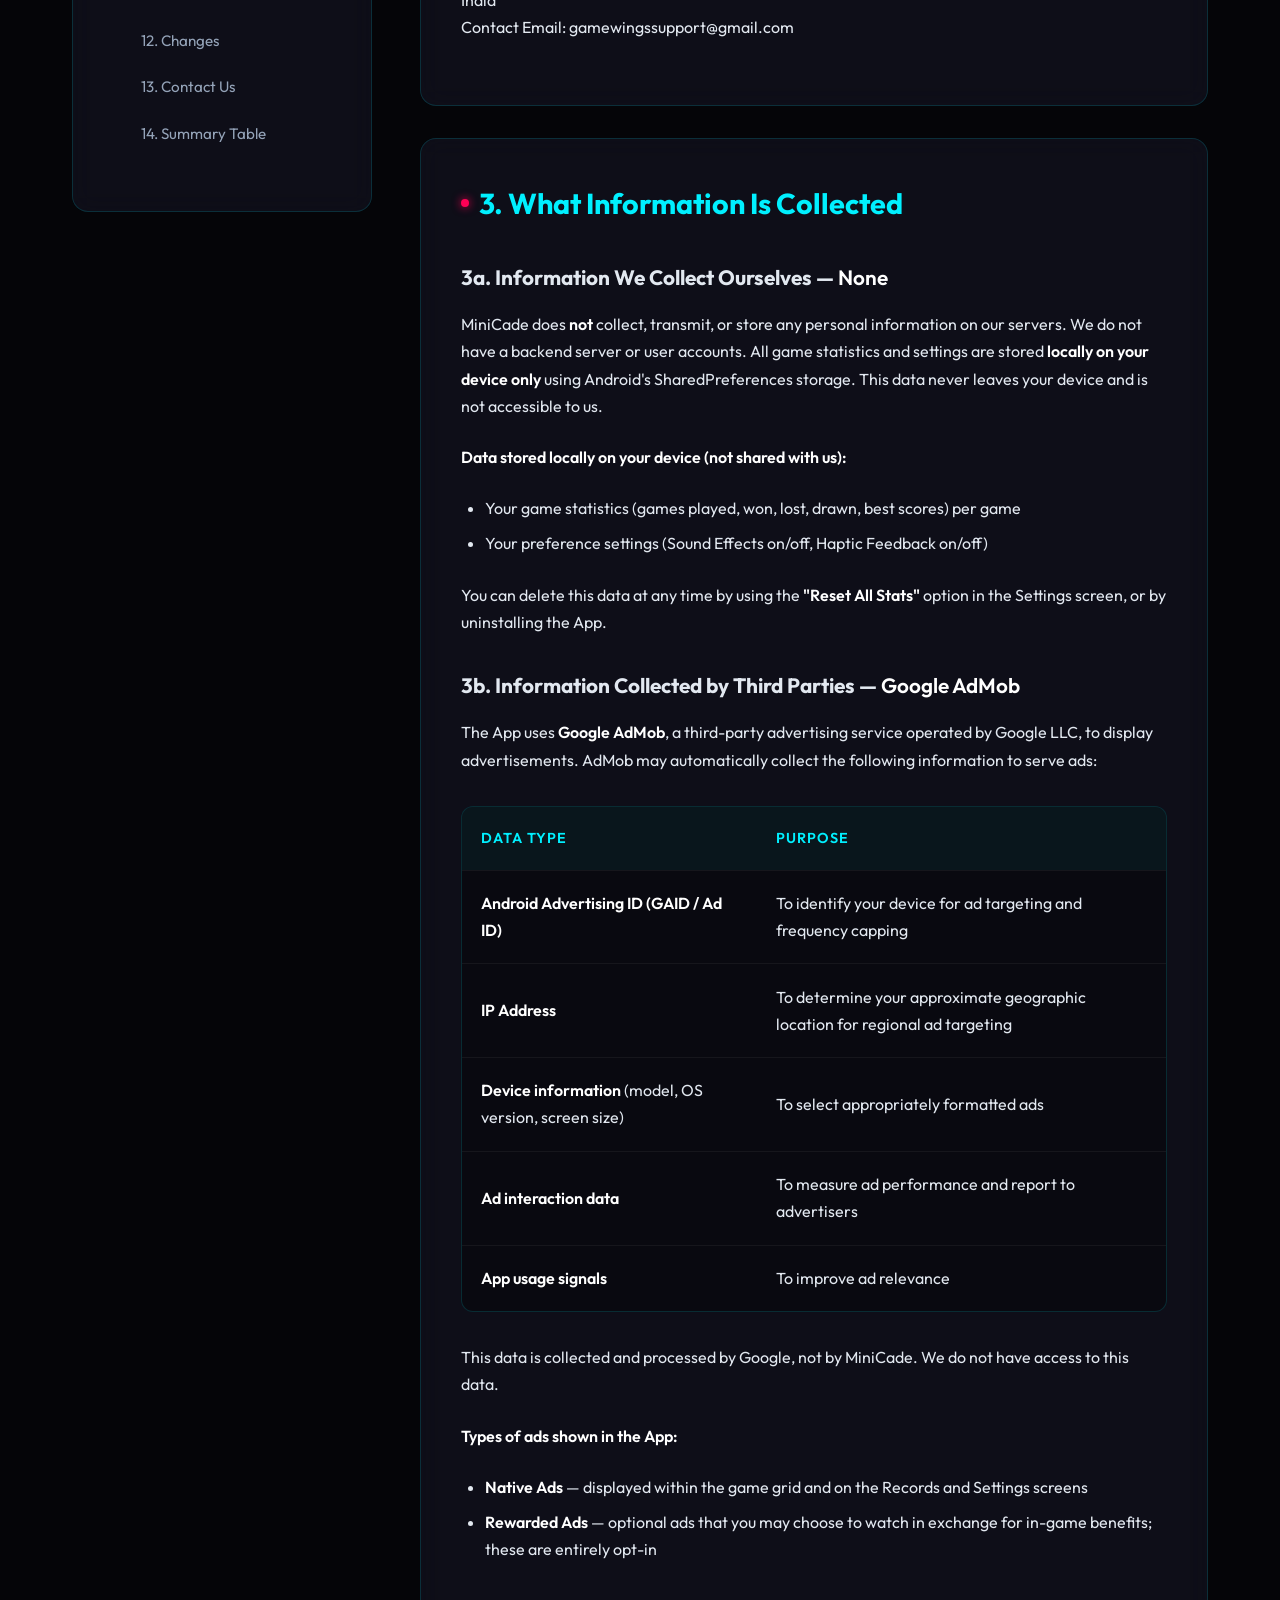
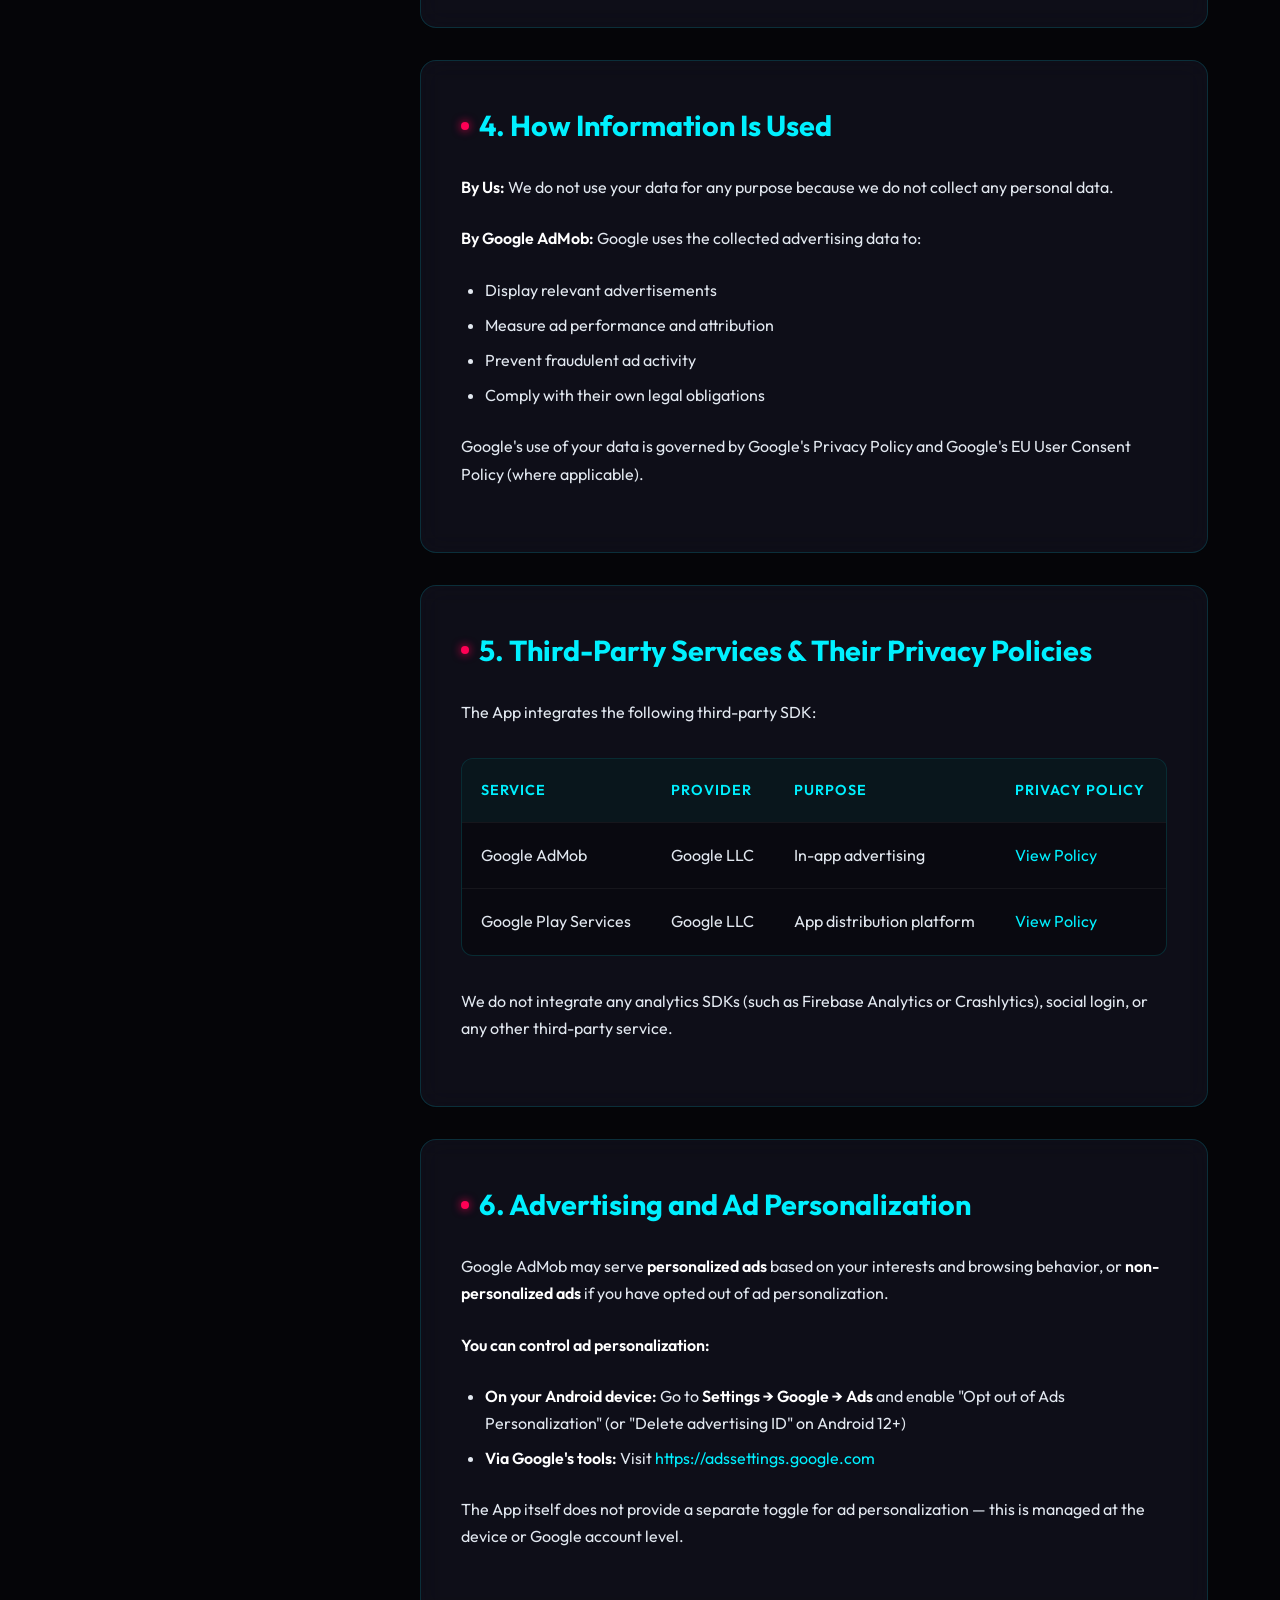
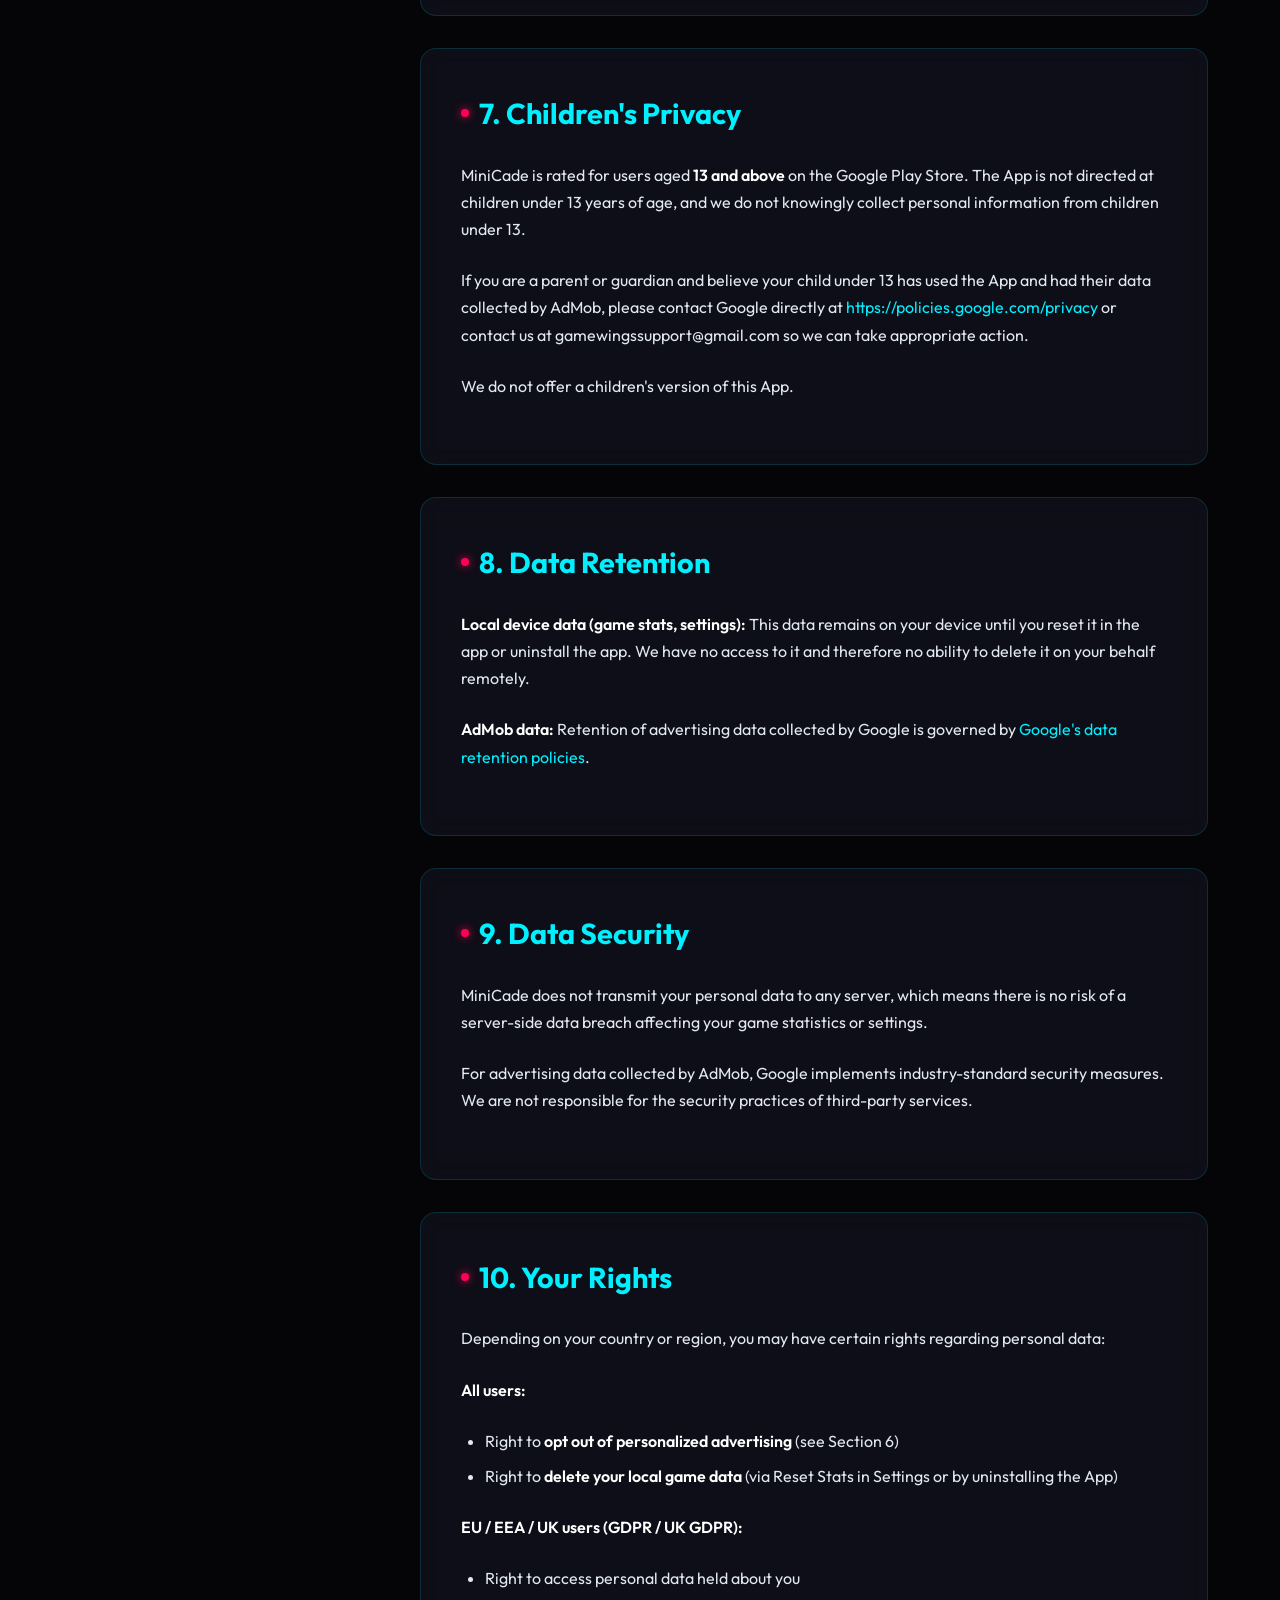
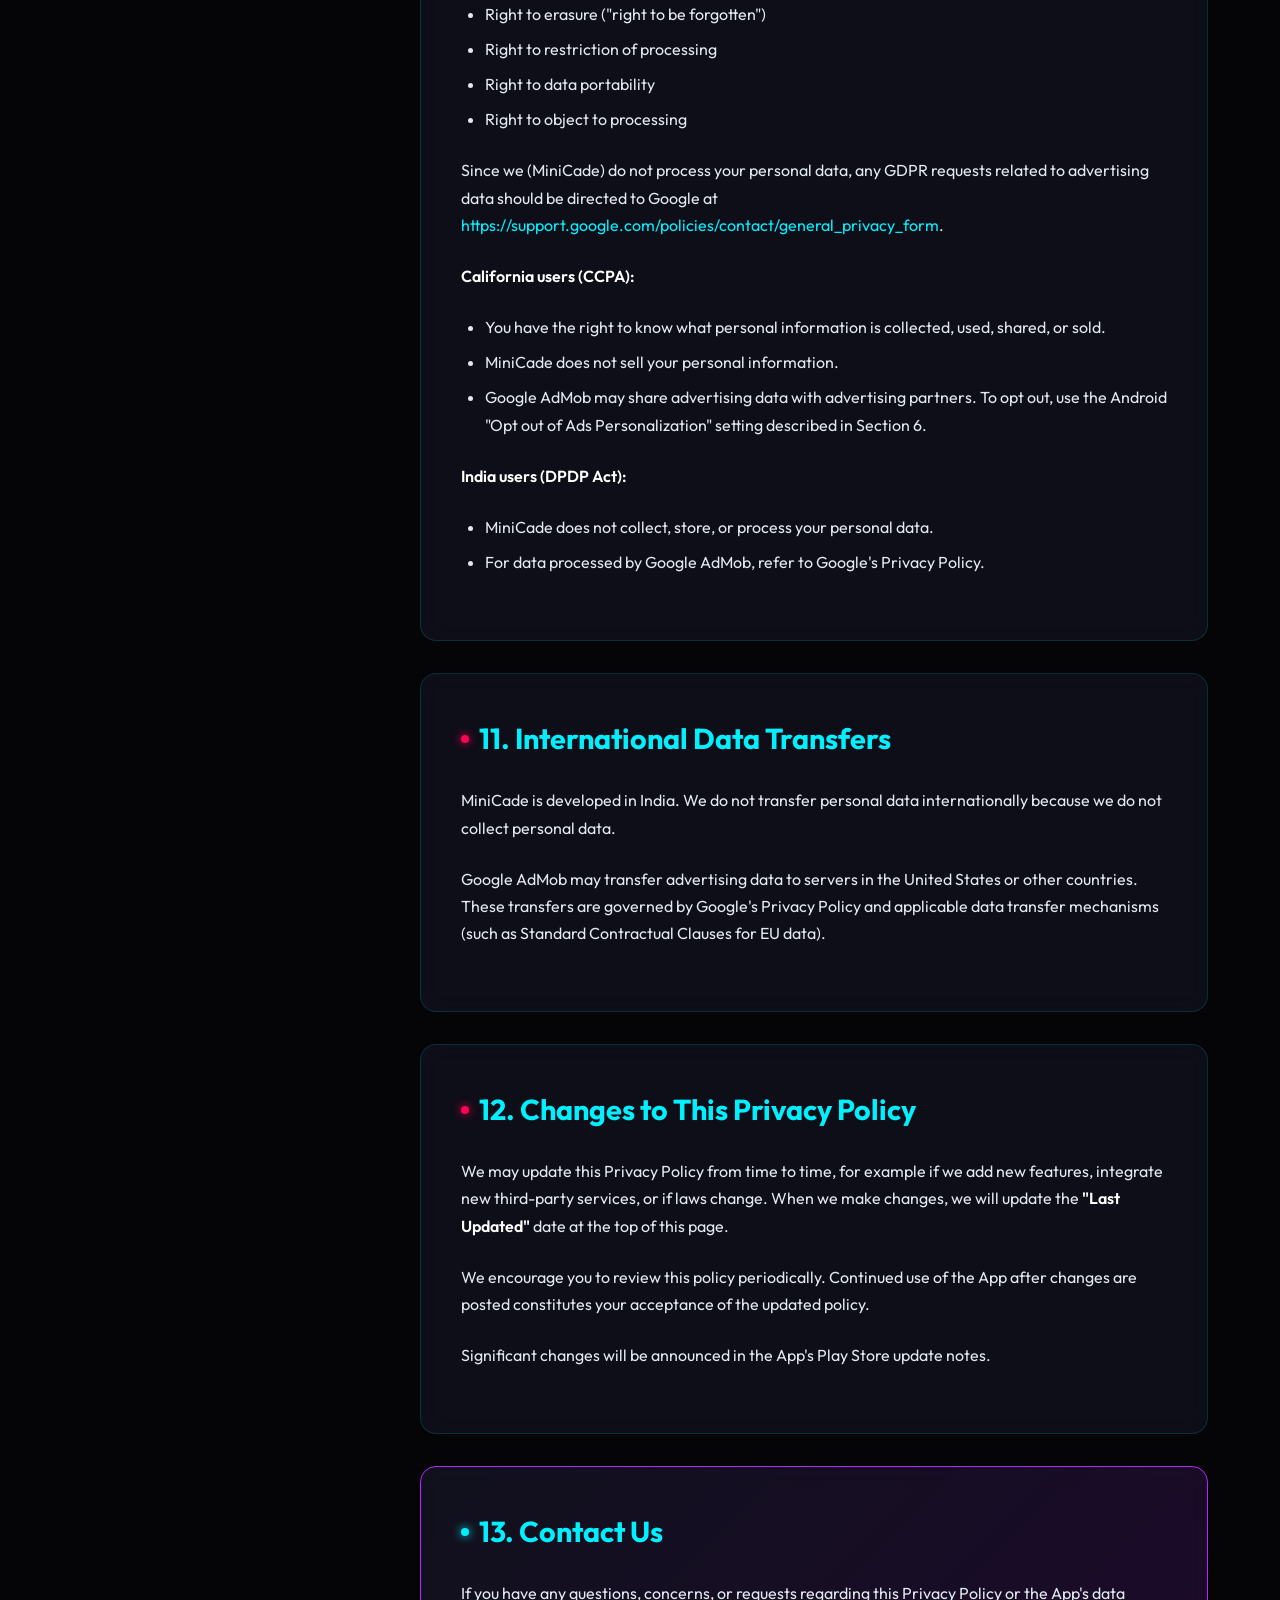
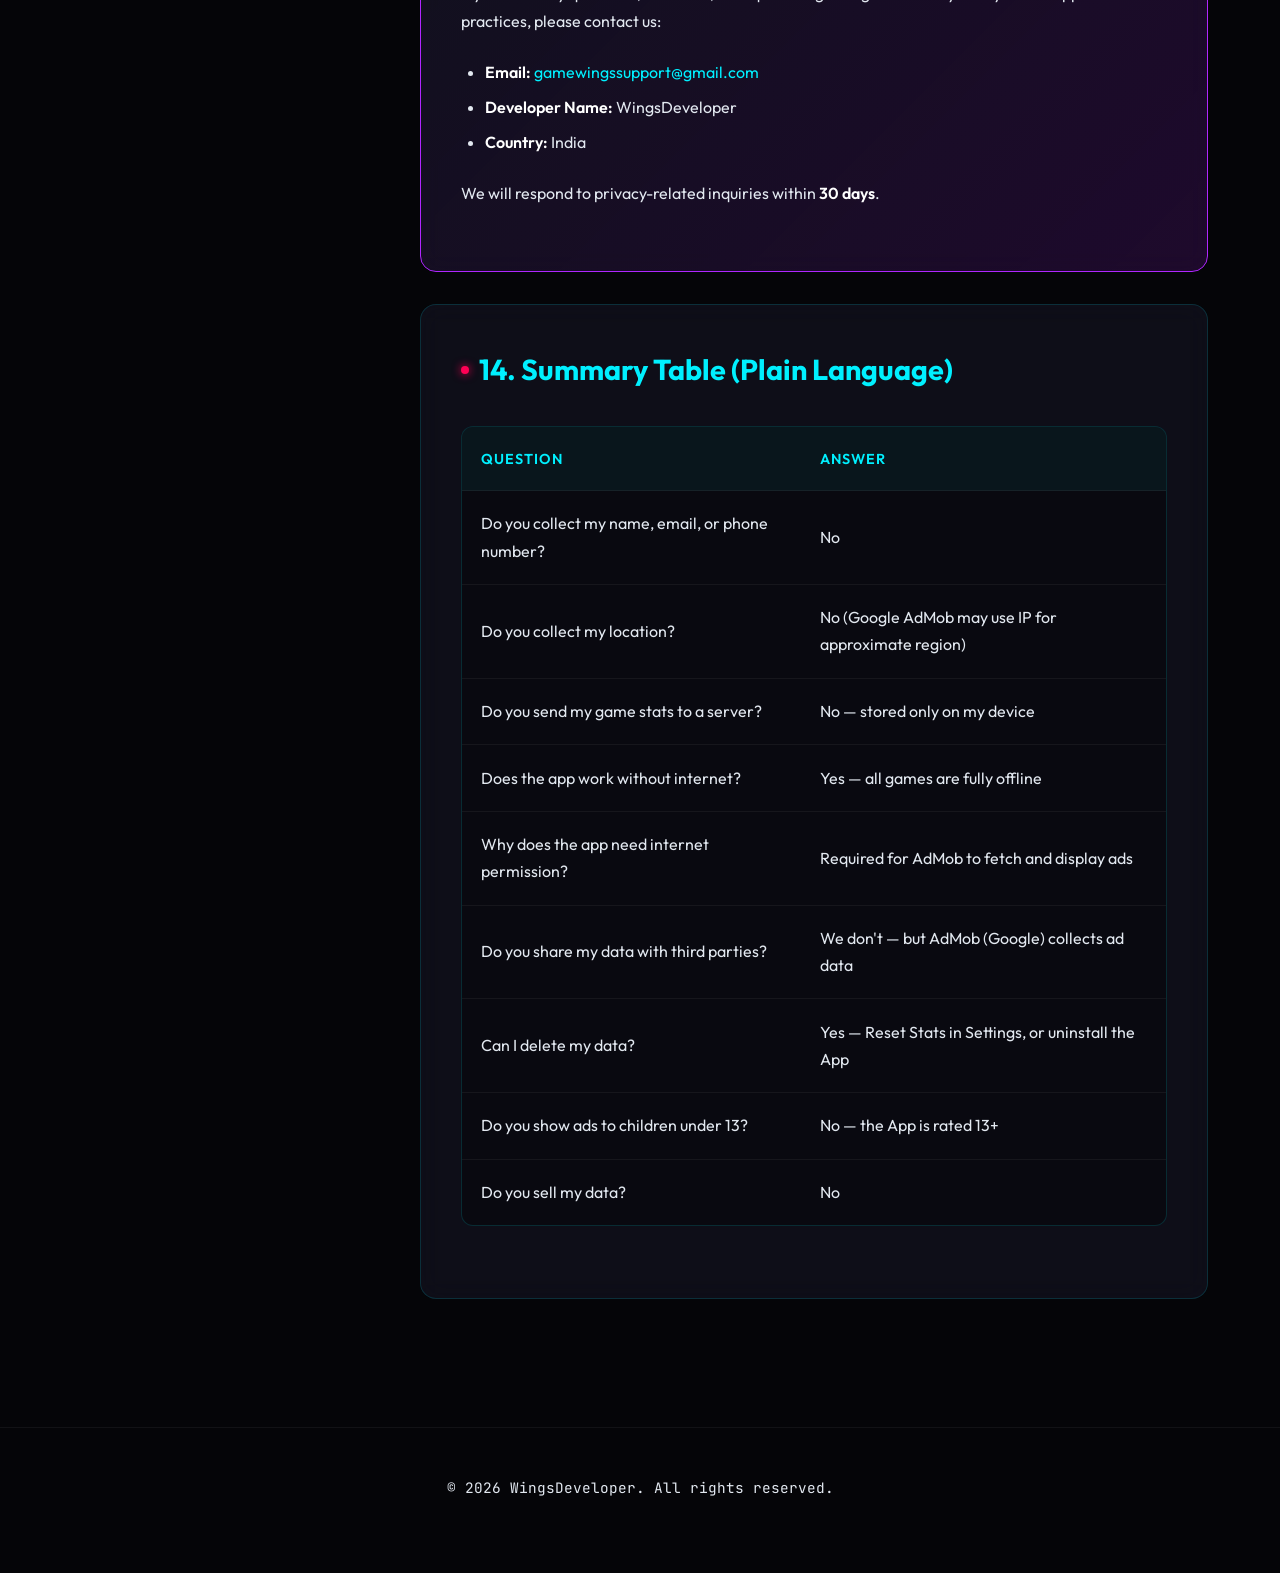
==== commit 2a76d985: "Add screenshots page and gallery" ====
--- a/index.html
+++ b/index.html
@@ -15,6 +15,7 @@
         <div class="nav-tabs">
             <a href="index.html" class="tab active">Privacy Policy</a>
             <a href="terms.html" class="tab">Terms of Service</a>
+            <a href="screenshots.html" class="tab">Screenshots</a>
         </div>
         <div class="update-badge">
             Last Updated: August 2026
--- a/styles.css
+++ b/styles.css
@@ -383,3 +383,45 @@
     color: var(--text-primary);
 }
 
+
+/* Screenshots Page */
+.screenshots-container {
+    max-width: 1000px;
+    margin: 40px auto;
+    padding: 20px;
+    background: var(--card-bg);
+    backdrop-filter: blur(12px);
+    border-radius: 12px;
+    border: 1px solid var(--border-color);
+    box-shadow: 0 8px 32px rgba(0, 0, 0, 0.4);
+}
+
+.screenshots-container h2 {
+    color: var(--neon-cyan);
+    margin-bottom: 10px;
+}
+
+.screenshots-grid {
+    display: grid;
+    grid-template-columns: repeat(auto-fill, minmax(200px, 1fr));
+    gap: 20px;
+    margin-top: 30px;
+}
+
+.screenshot-card {
+    border-radius: 8px;
+    overflow: hidden;
+    border: 1px solid var(--border-color);
+    transition: transform 0.3s ease, box-shadow 0.3s ease;
+}
+
+.screenshot-card:hover {
+    transform: translateY(-5px);
+    box-shadow: 0 5px 15px rgba(0, 229, 255, 0.3);
+}
+
+.screenshot-card img {
+    width: 100%;
+    height: auto;
+    display: block;
+}
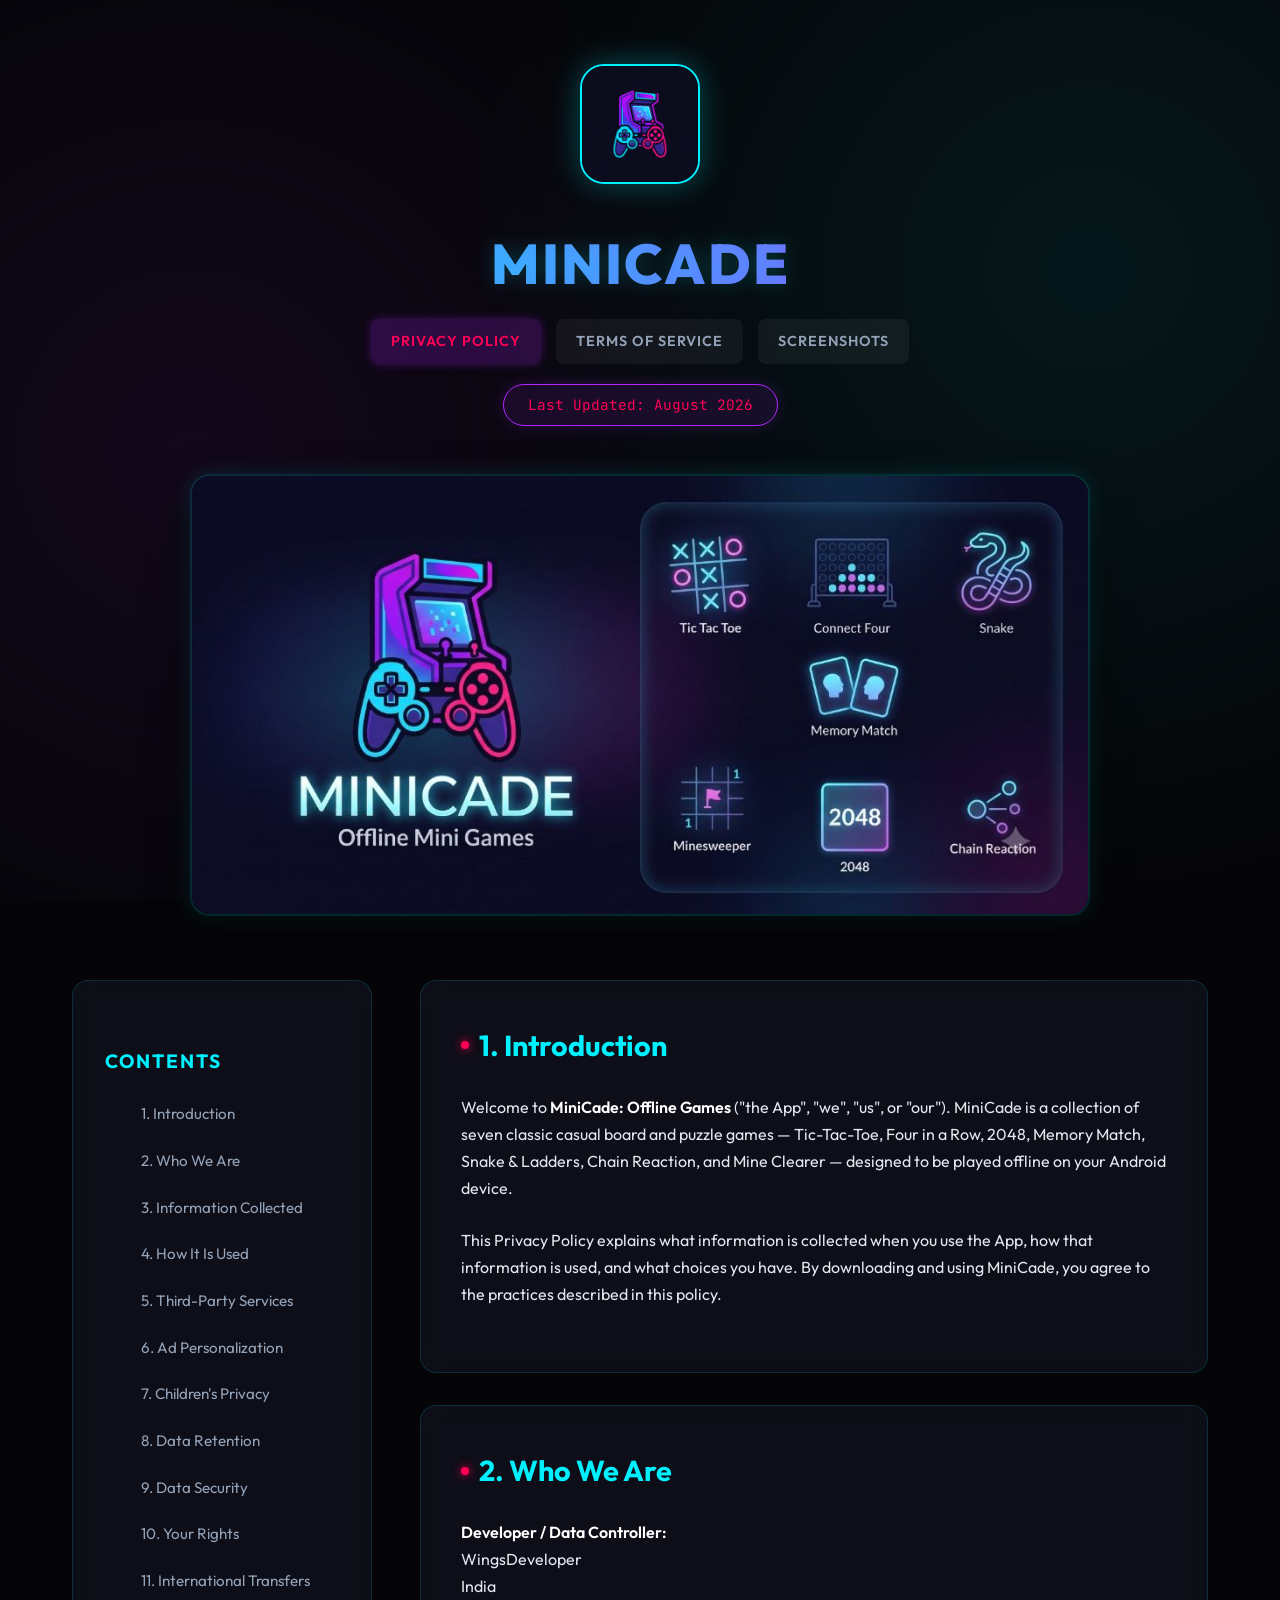
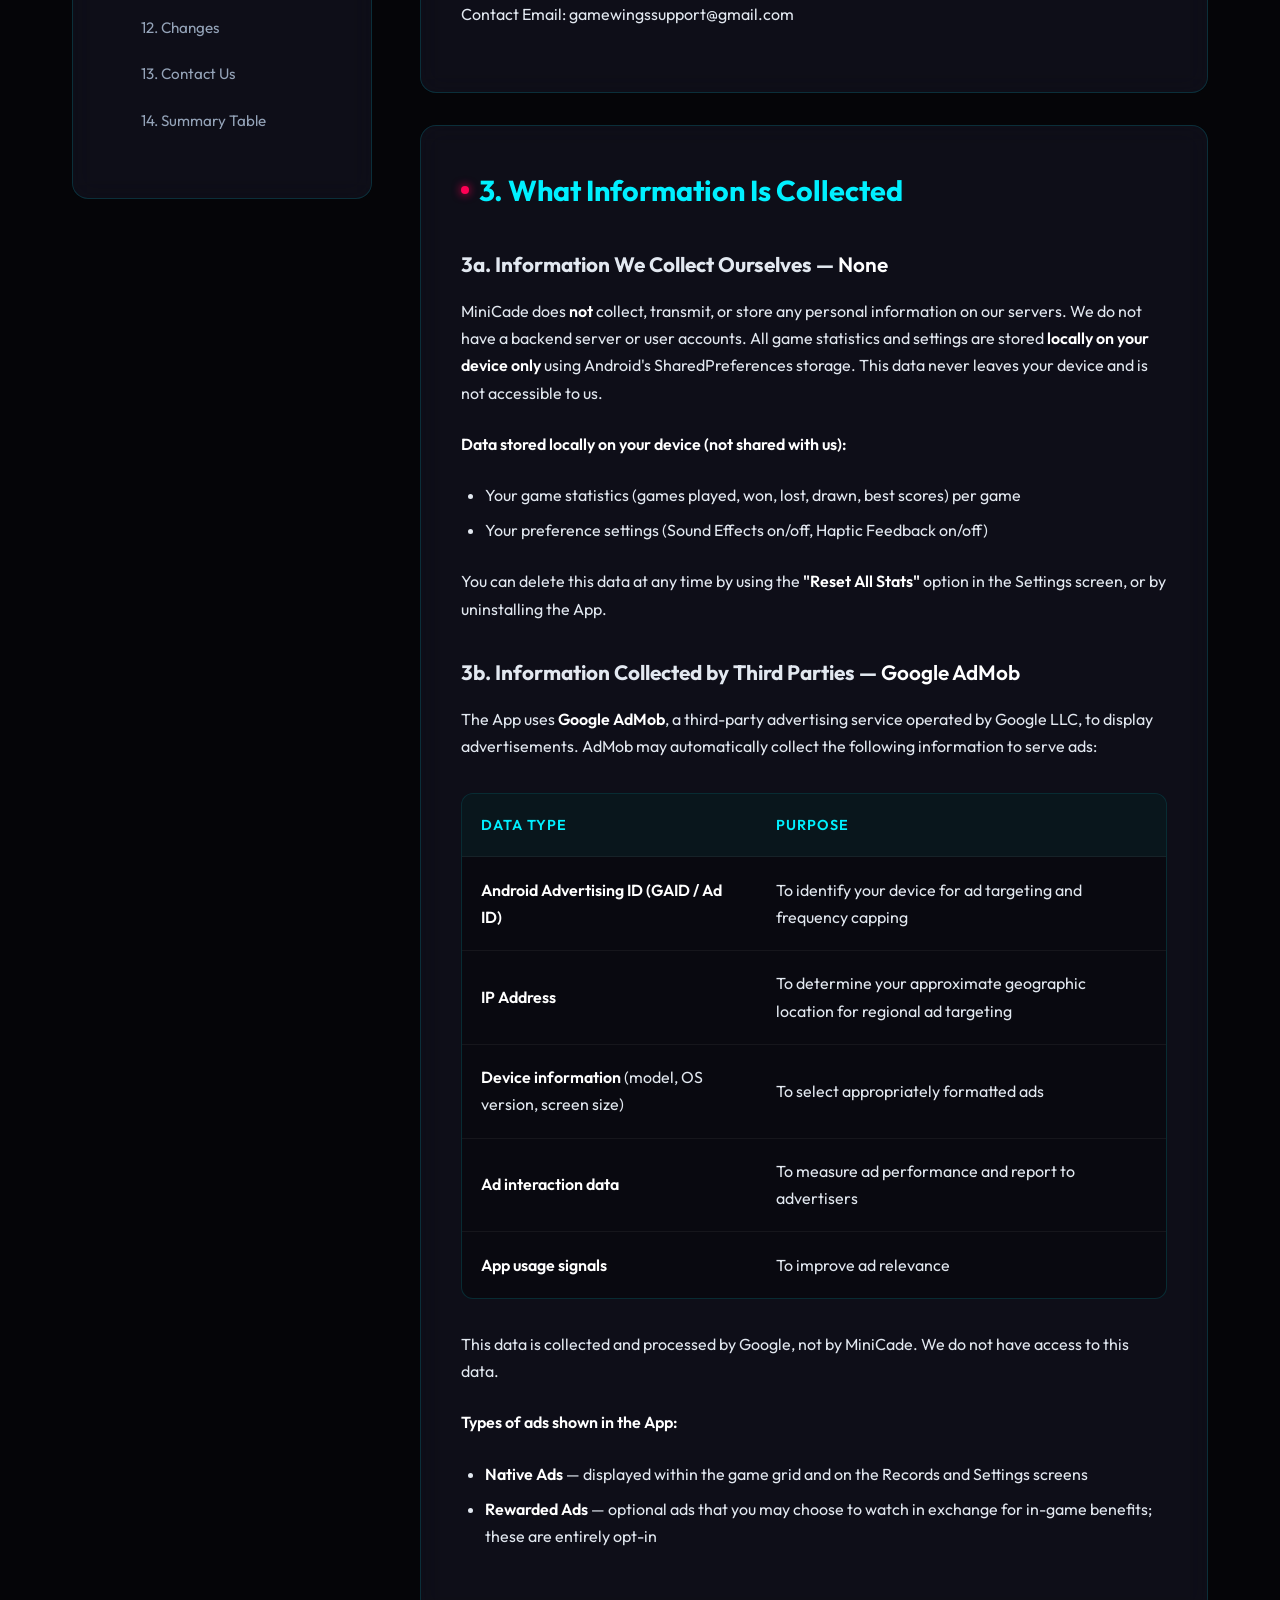
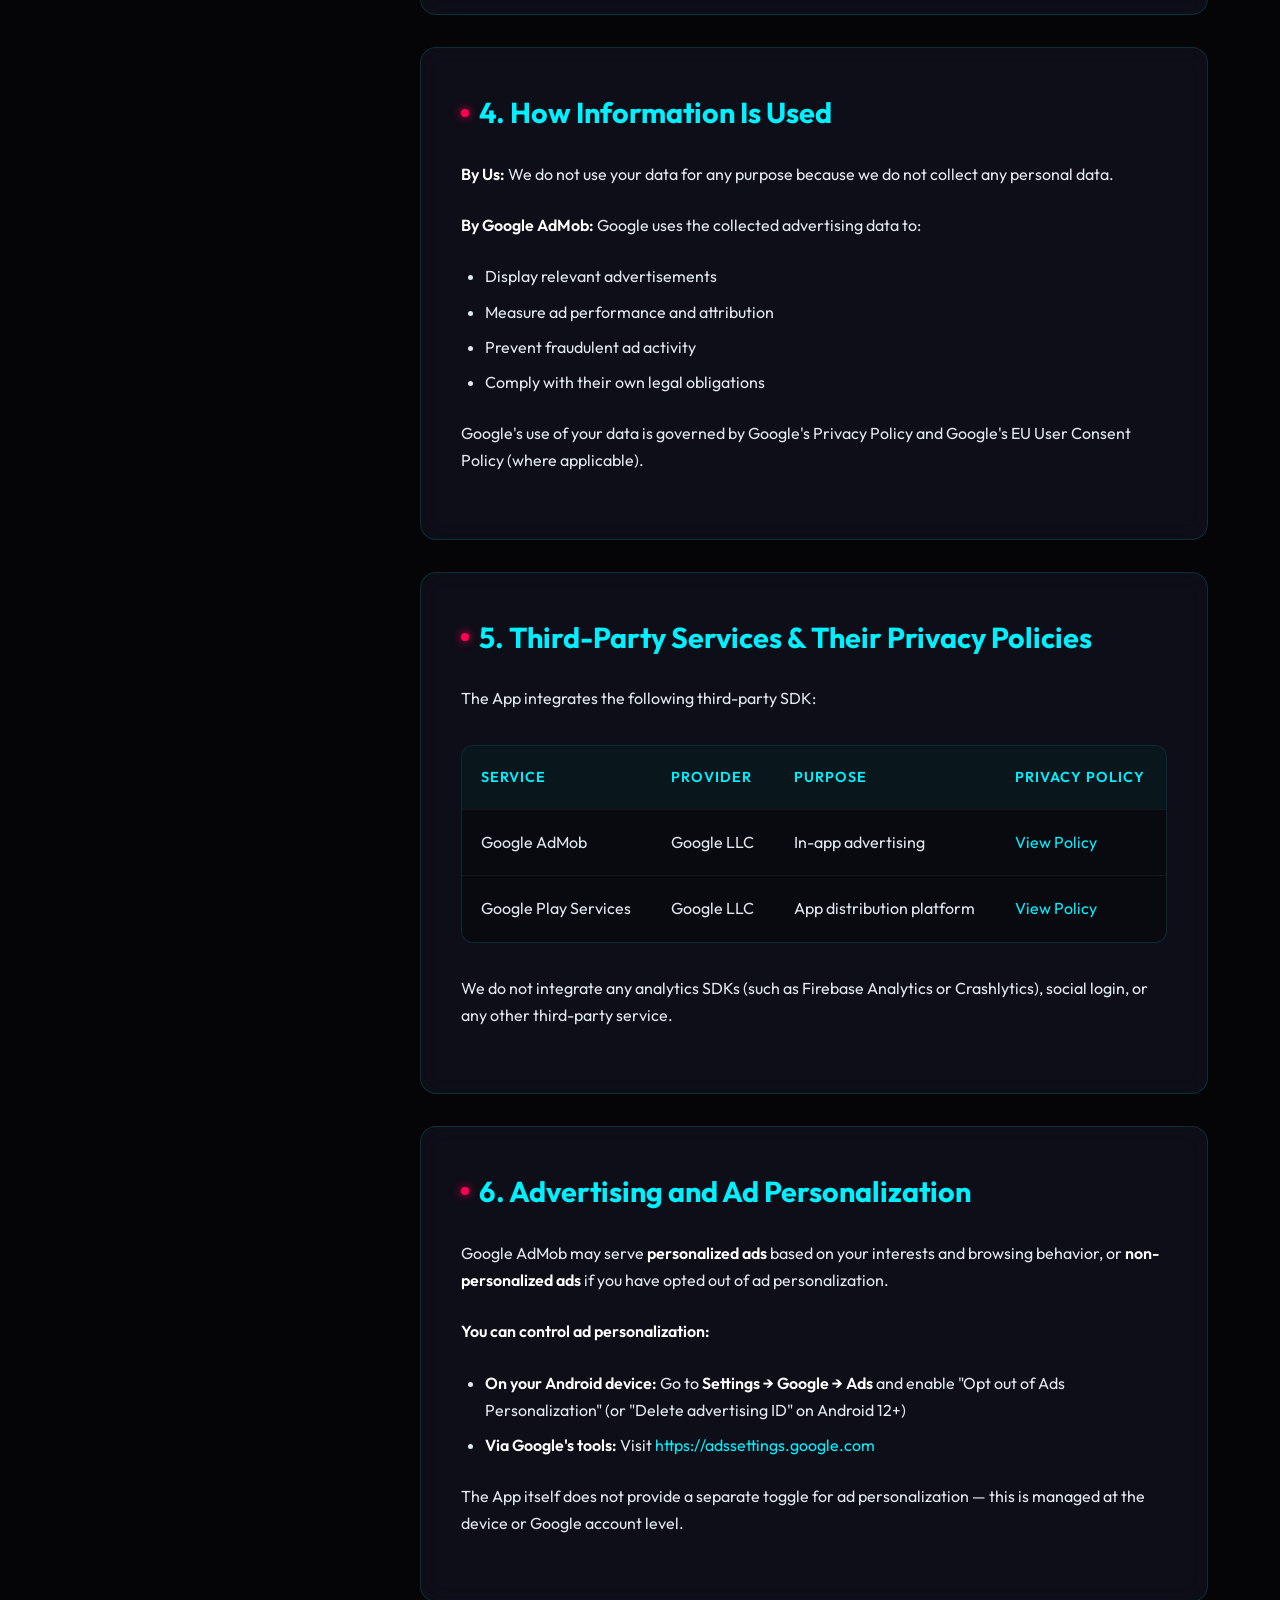
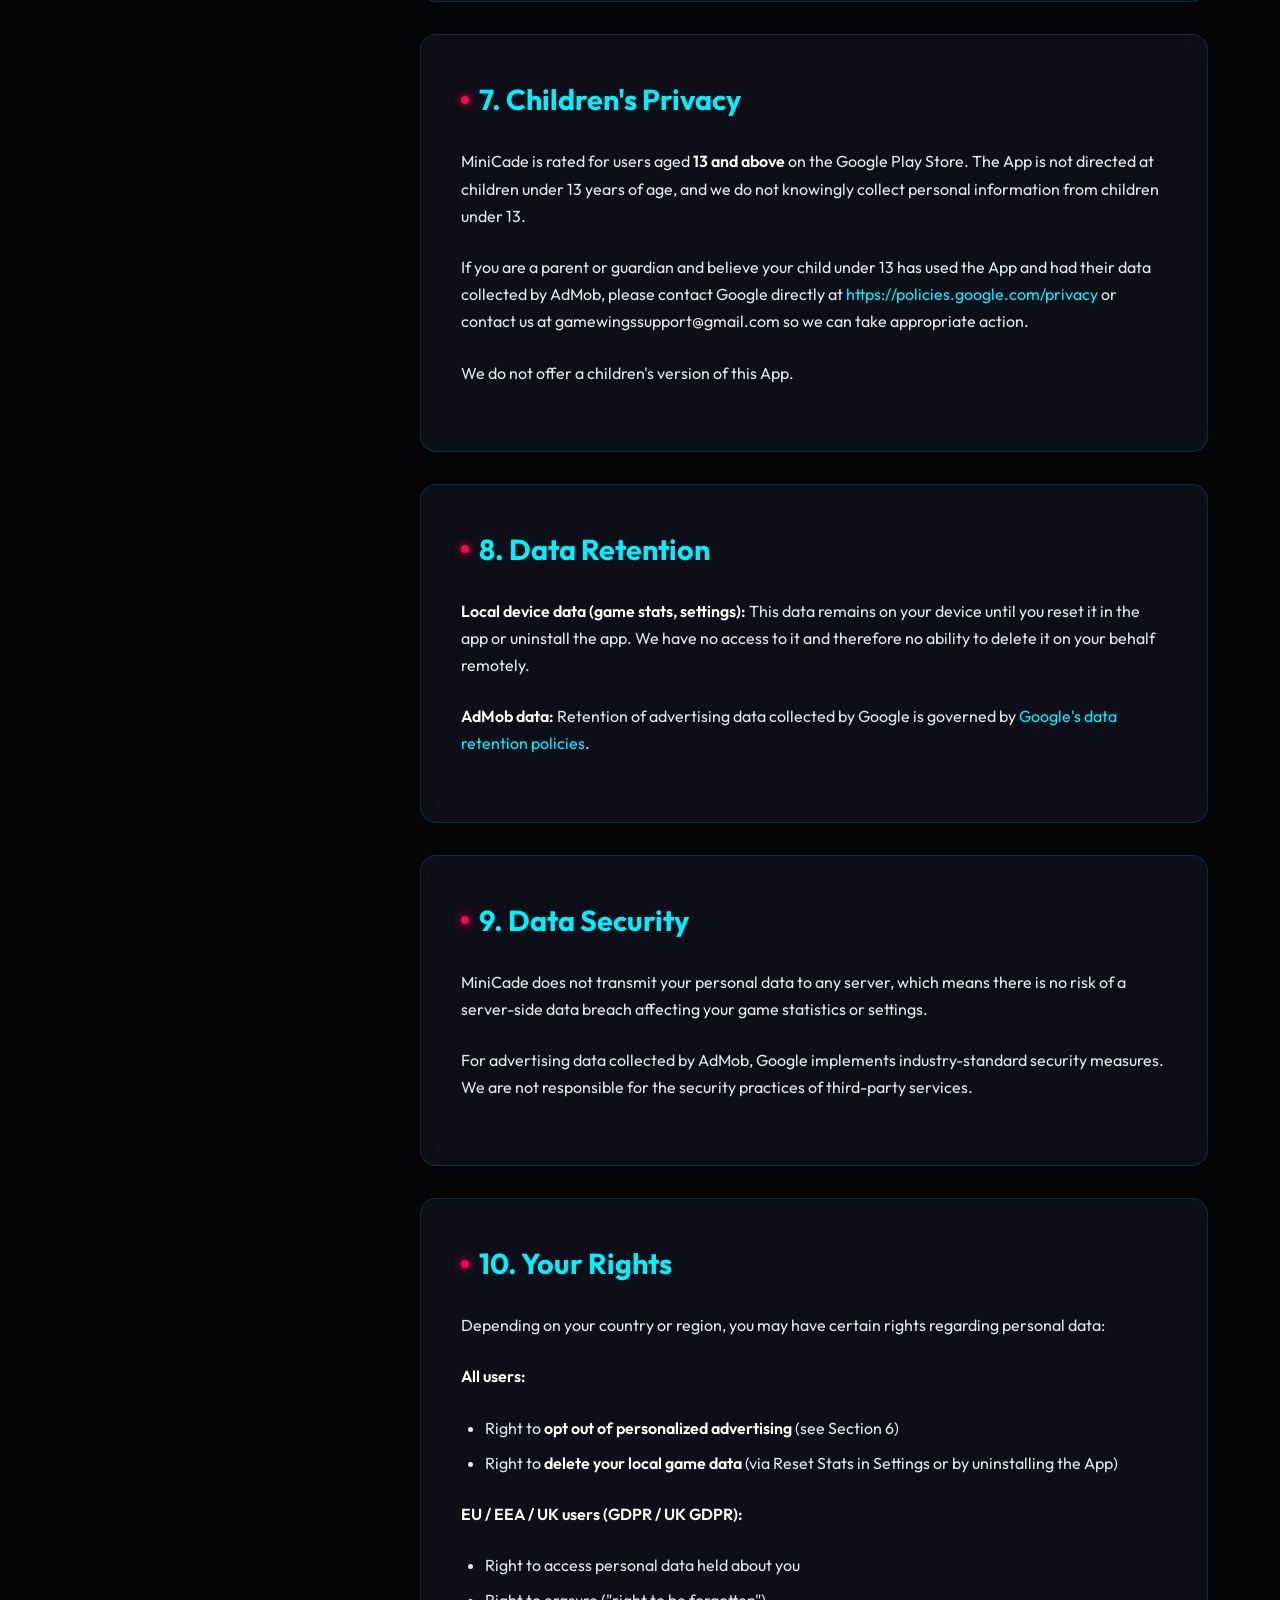
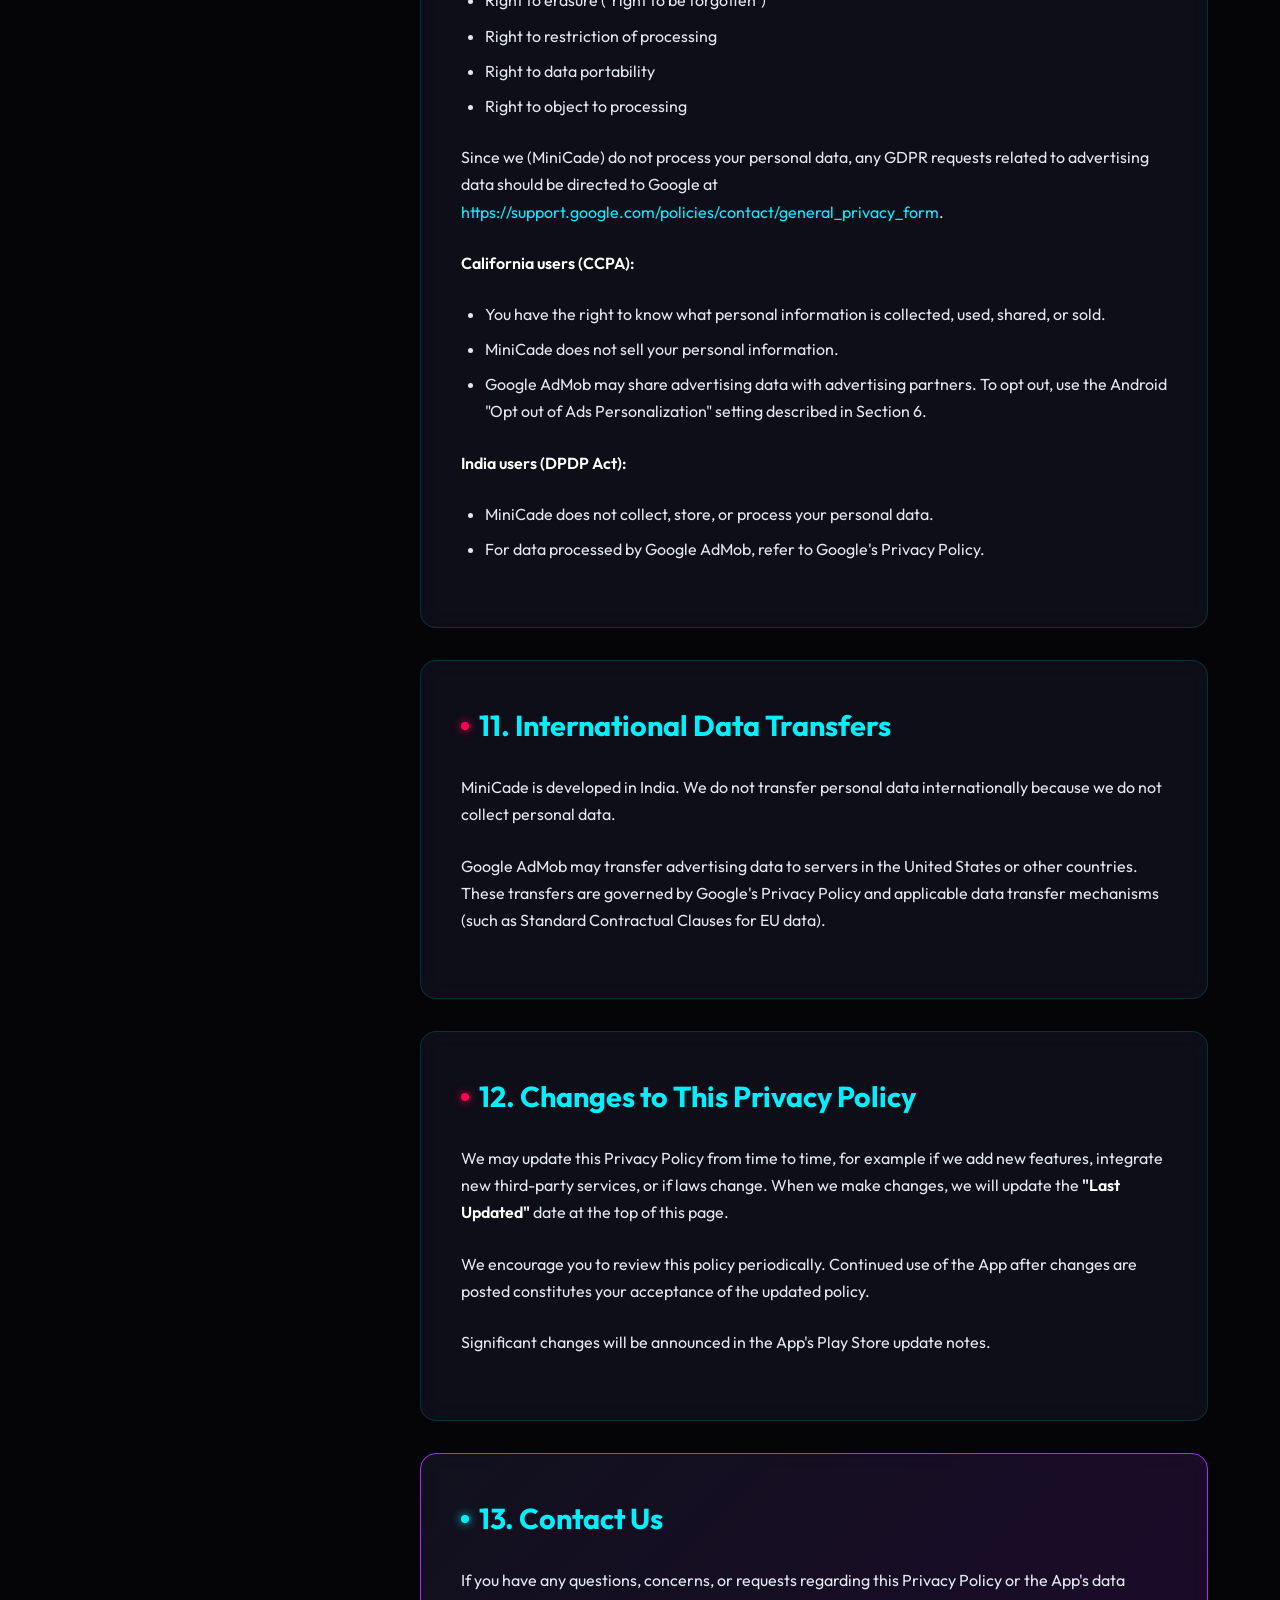
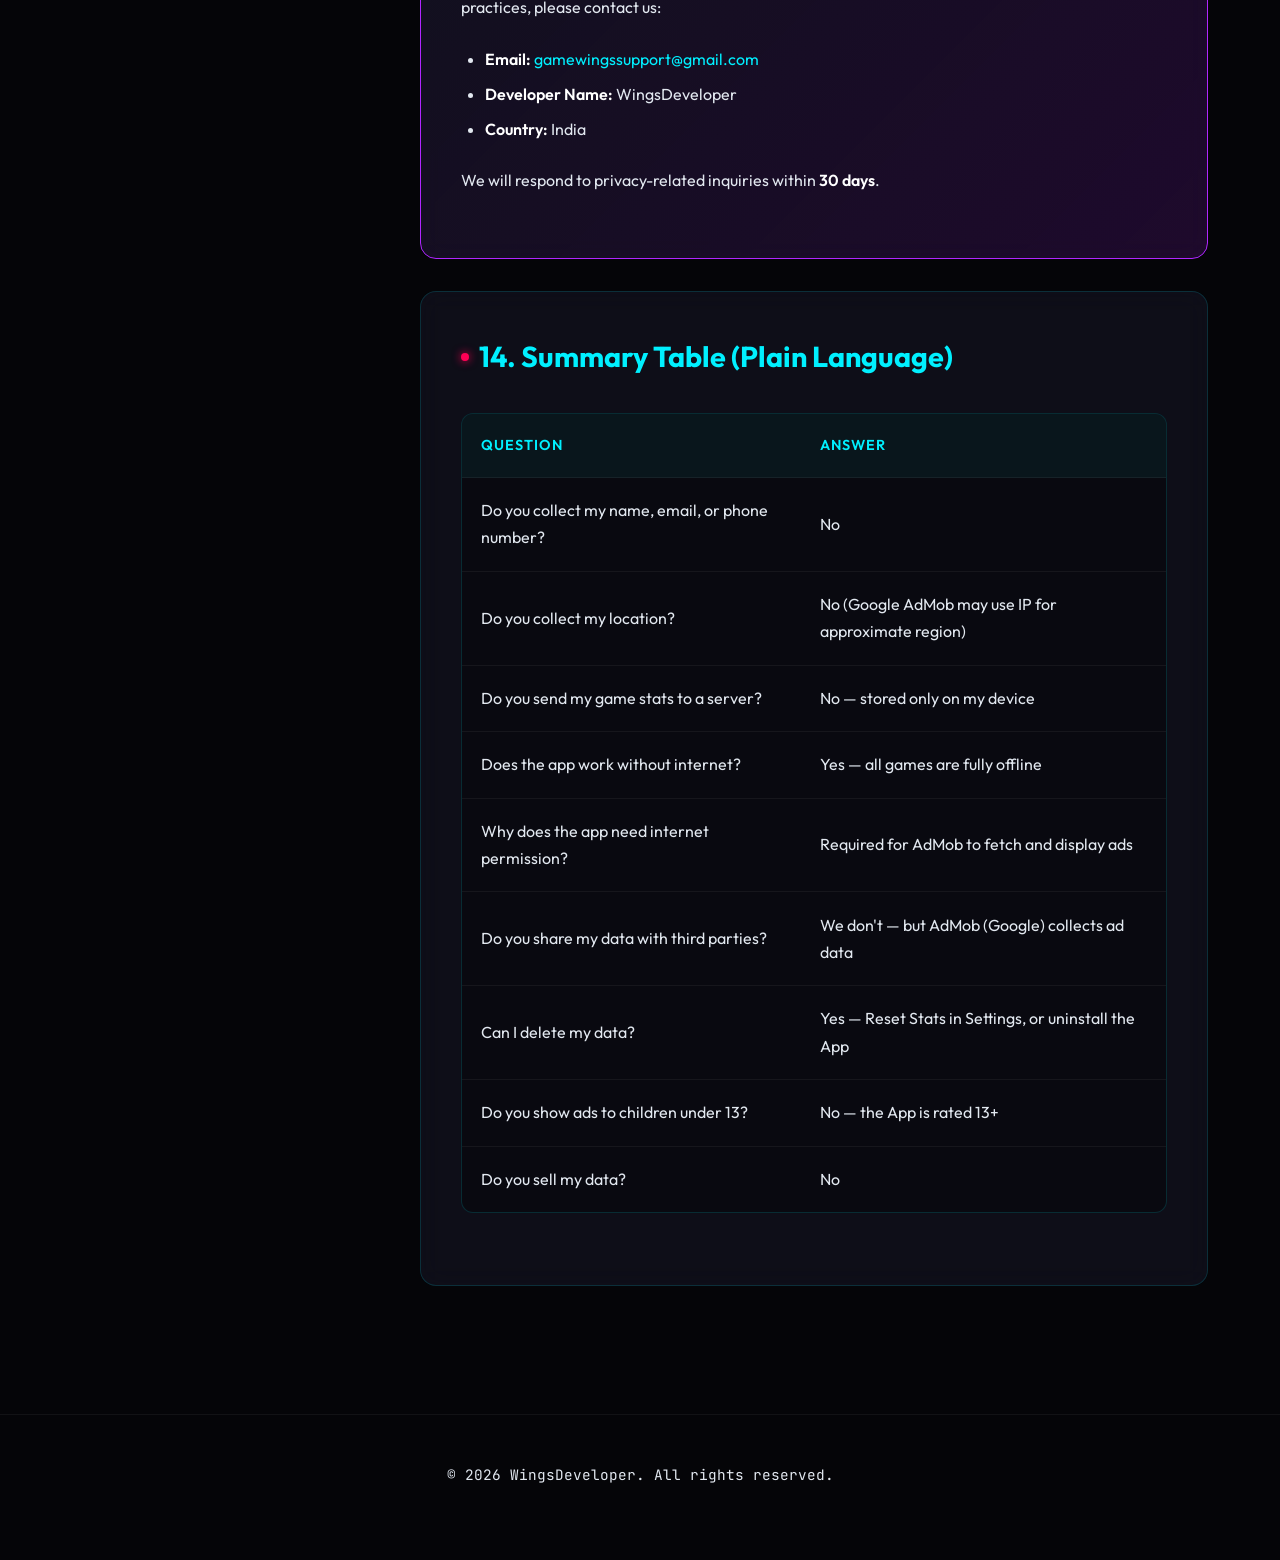
==== commit f47534ff: "Add app-ads.txt and update game names for copyright safety" ====
--- a/index.html
+++ b/index.html
@@ -47,7 +47,7 @@
         <main class="content">
             <section id="intro">
                 <h2>1. Introduction</h2>
-                <p>Welcome to <strong>MiniCade: Offline Games</strong> ("the App", "we", "us", or "our"). MiniCade is a collection of seven classic casual board and puzzle games — Tic-Tac-Toe, Connect Four, 2048, Memory Match, Snake & Ladders, Chain Reaction, and Minesweeper — designed to be played offline on your Android device.</p>
+                <p>Welcome to <strong>MiniCade: Offline Games</strong> ("the App", "we", "us", or "our"). MiniCade is a collection of seven classic casual board and puzzle games — Tic-Tac-Toe, Four in a Row, 2048, Memory Match, Snake & Ladders, Chain Reaction, and Mine Clearer — designed to be played offline on your Android device.</p>
                 <p>This Privacy Policy explains what information is collected when you use the App, how that information is used, and what choices you have. By downloading and using MiniCade, you agree to the practices described in this policy.</p>
             </section>
 
--- a/styles.css
+++ b/styles.css
@@ -425,3 +425,37 @@
     height: auto;
     display: block;
 }
+
+/* Navigation Tabs */
+.nav-tabs {
+    display: flex;
+    justify-content: center;
+    gap: 15px;
+    margin-bottom: 20px;
+    flex-wrap: wrap;
+}
+
+.nav-tabs .tab {
+    display: inline-block;
+    padding: 10px 20px;
+    background: rgba(255, 255, 255, 0.05);
+    border: 1px solid var(--border-color);
+    border-radius: 8px;
+    color: var(--text-secondary);
+    text-decoration: none;
+    font-weight: 600;
+    transition: all 0.3s ease;
+}
+
+.nav-tabs .tab:hover {
+    background: rgba(0, 240, 255, 0.1);
+    color: var(--neon-cyan);
+    border-color: var(--neon-cyan);
+}
+
+.nav-tabs .tab.active {
+    background: rgba(176, 38, 255, 0.2);
+    color: var(--neon-pink);
+    border-color: var(--neon-purple);
+    box-shadow: 0 0 10px rgba(176, 38, 255, 0.3);
+}
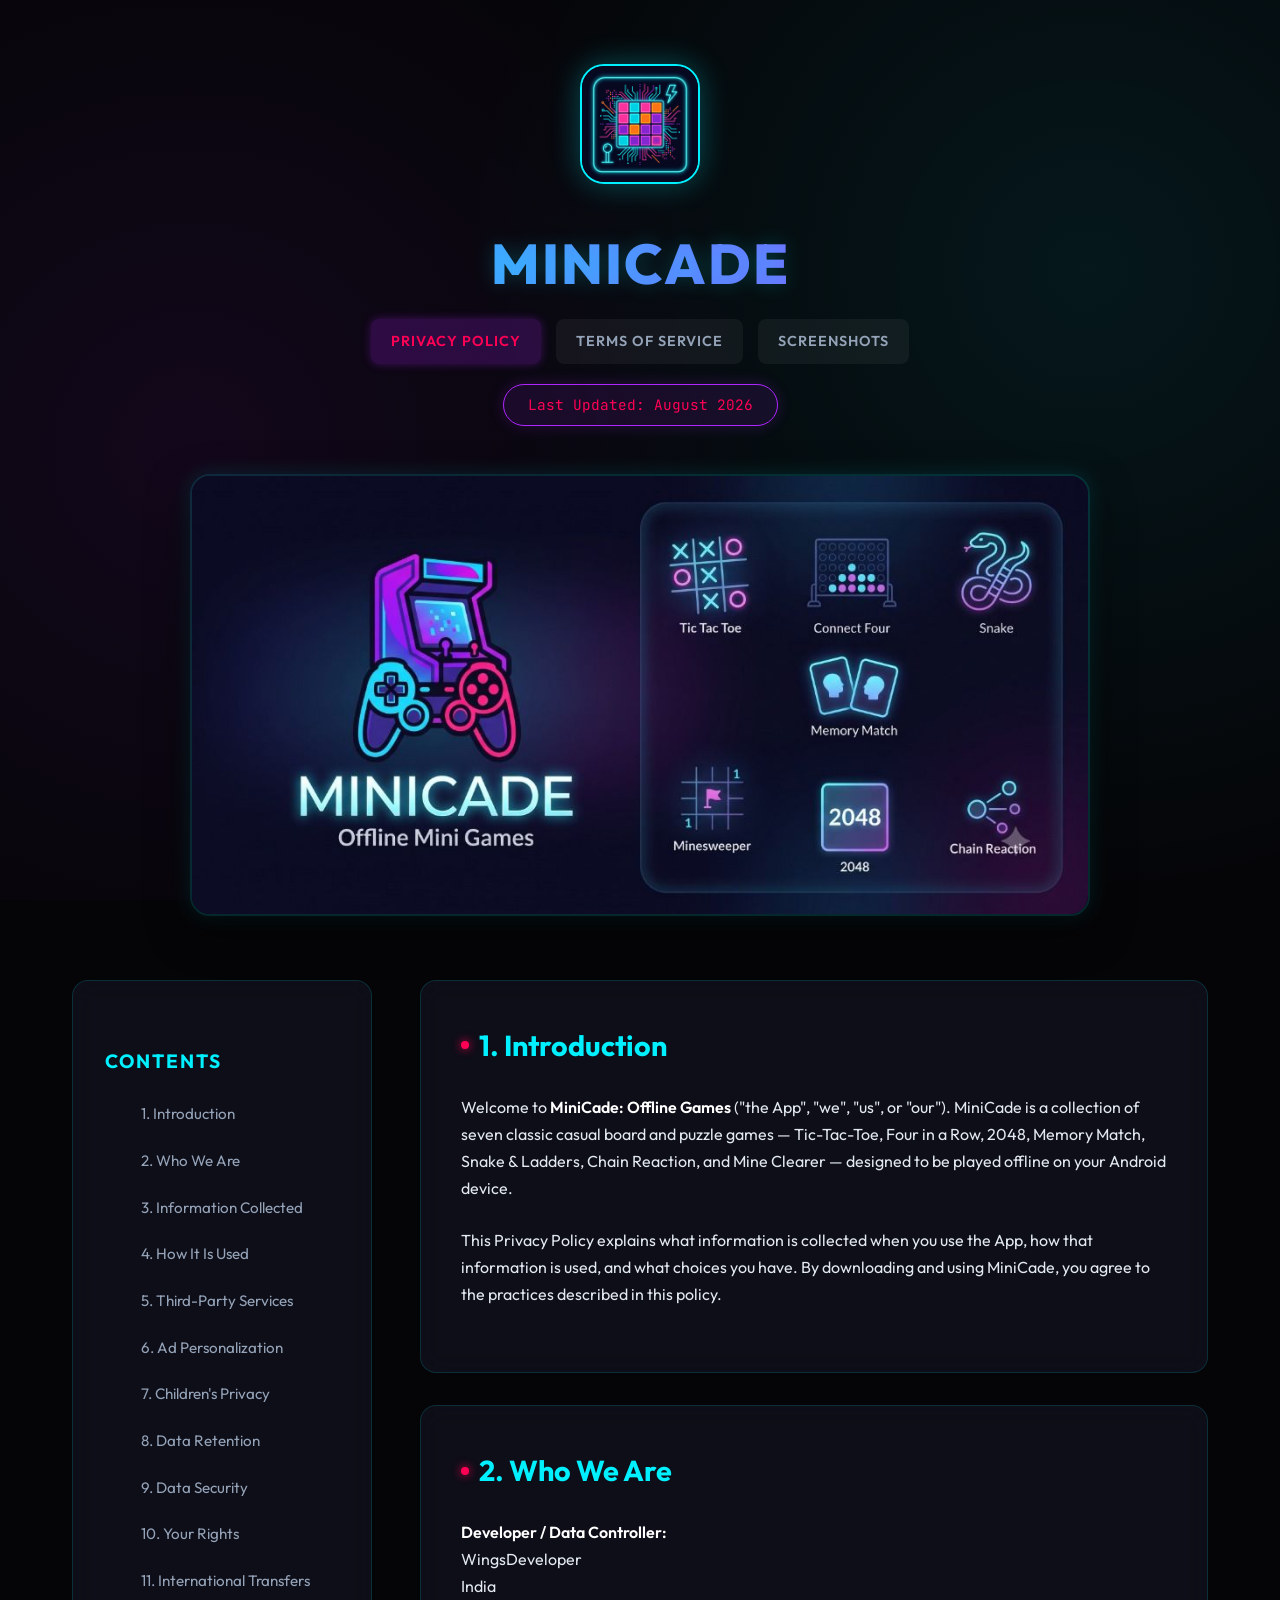
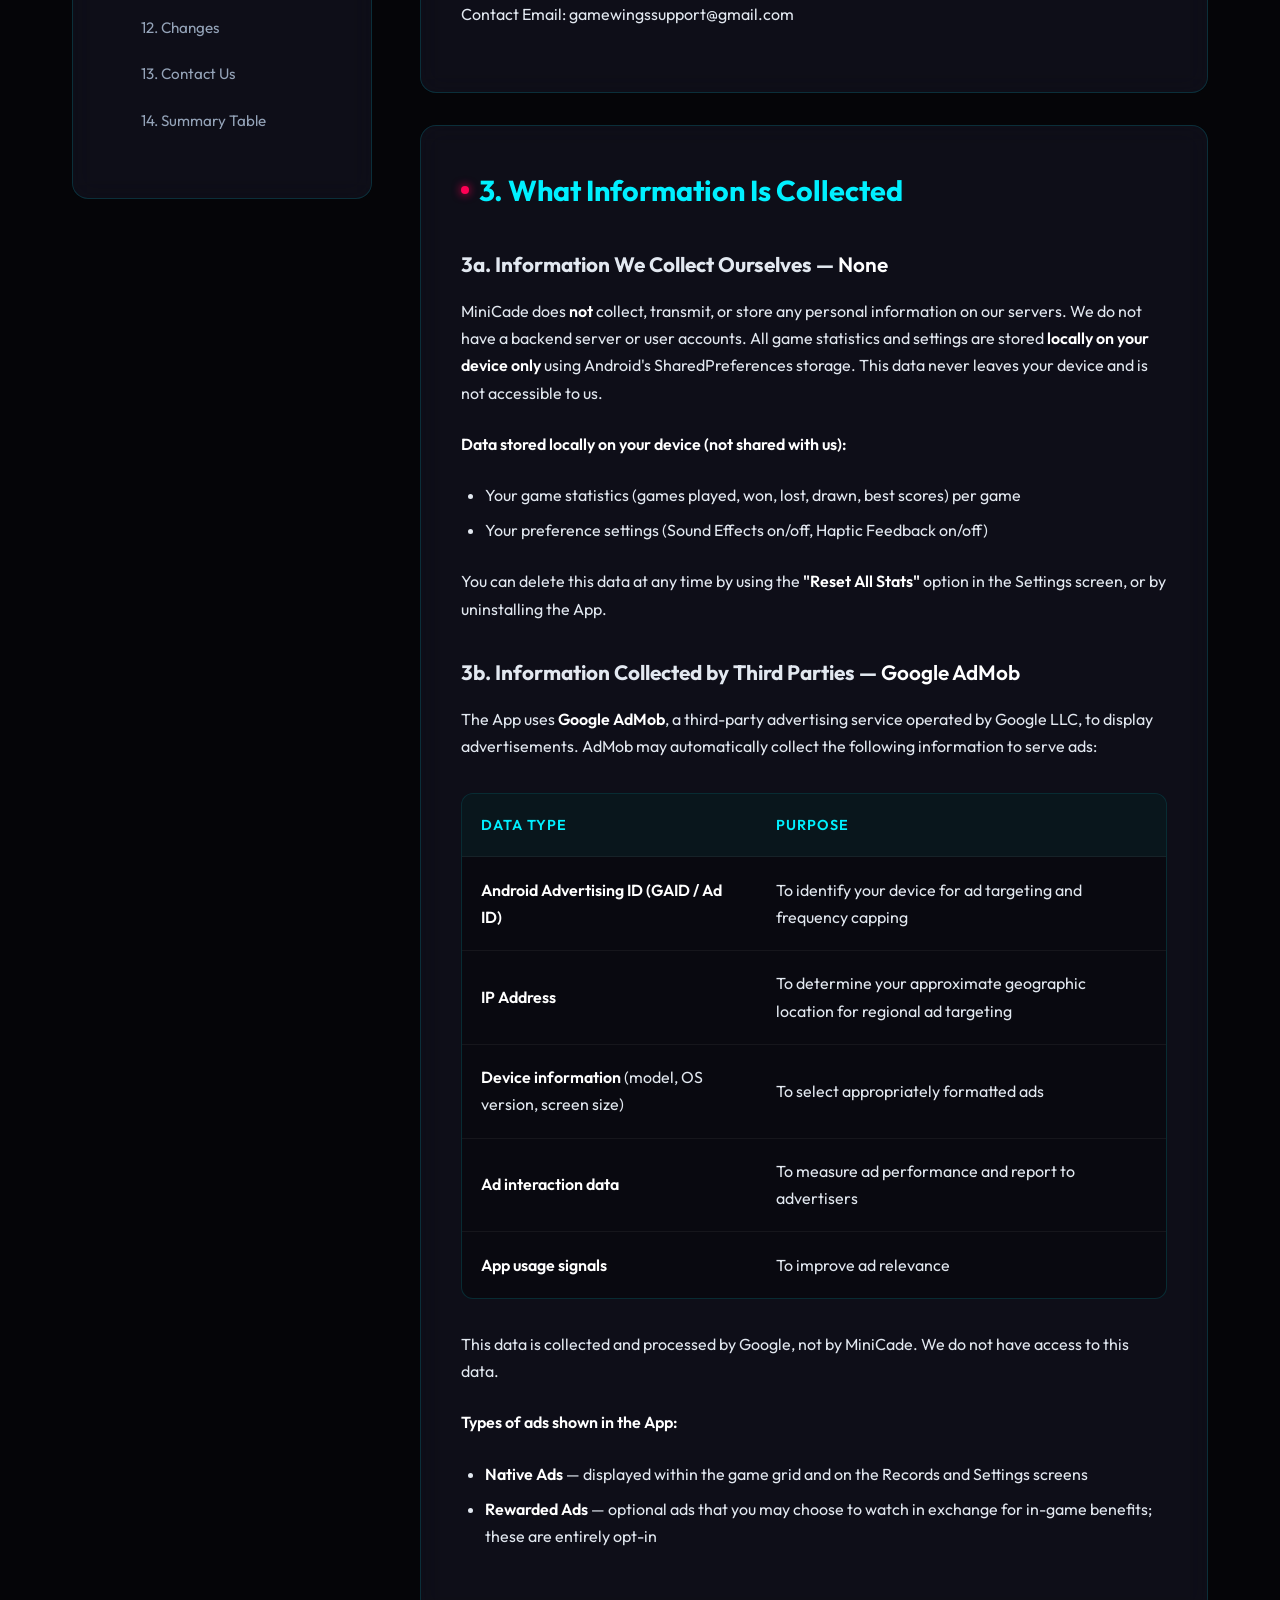
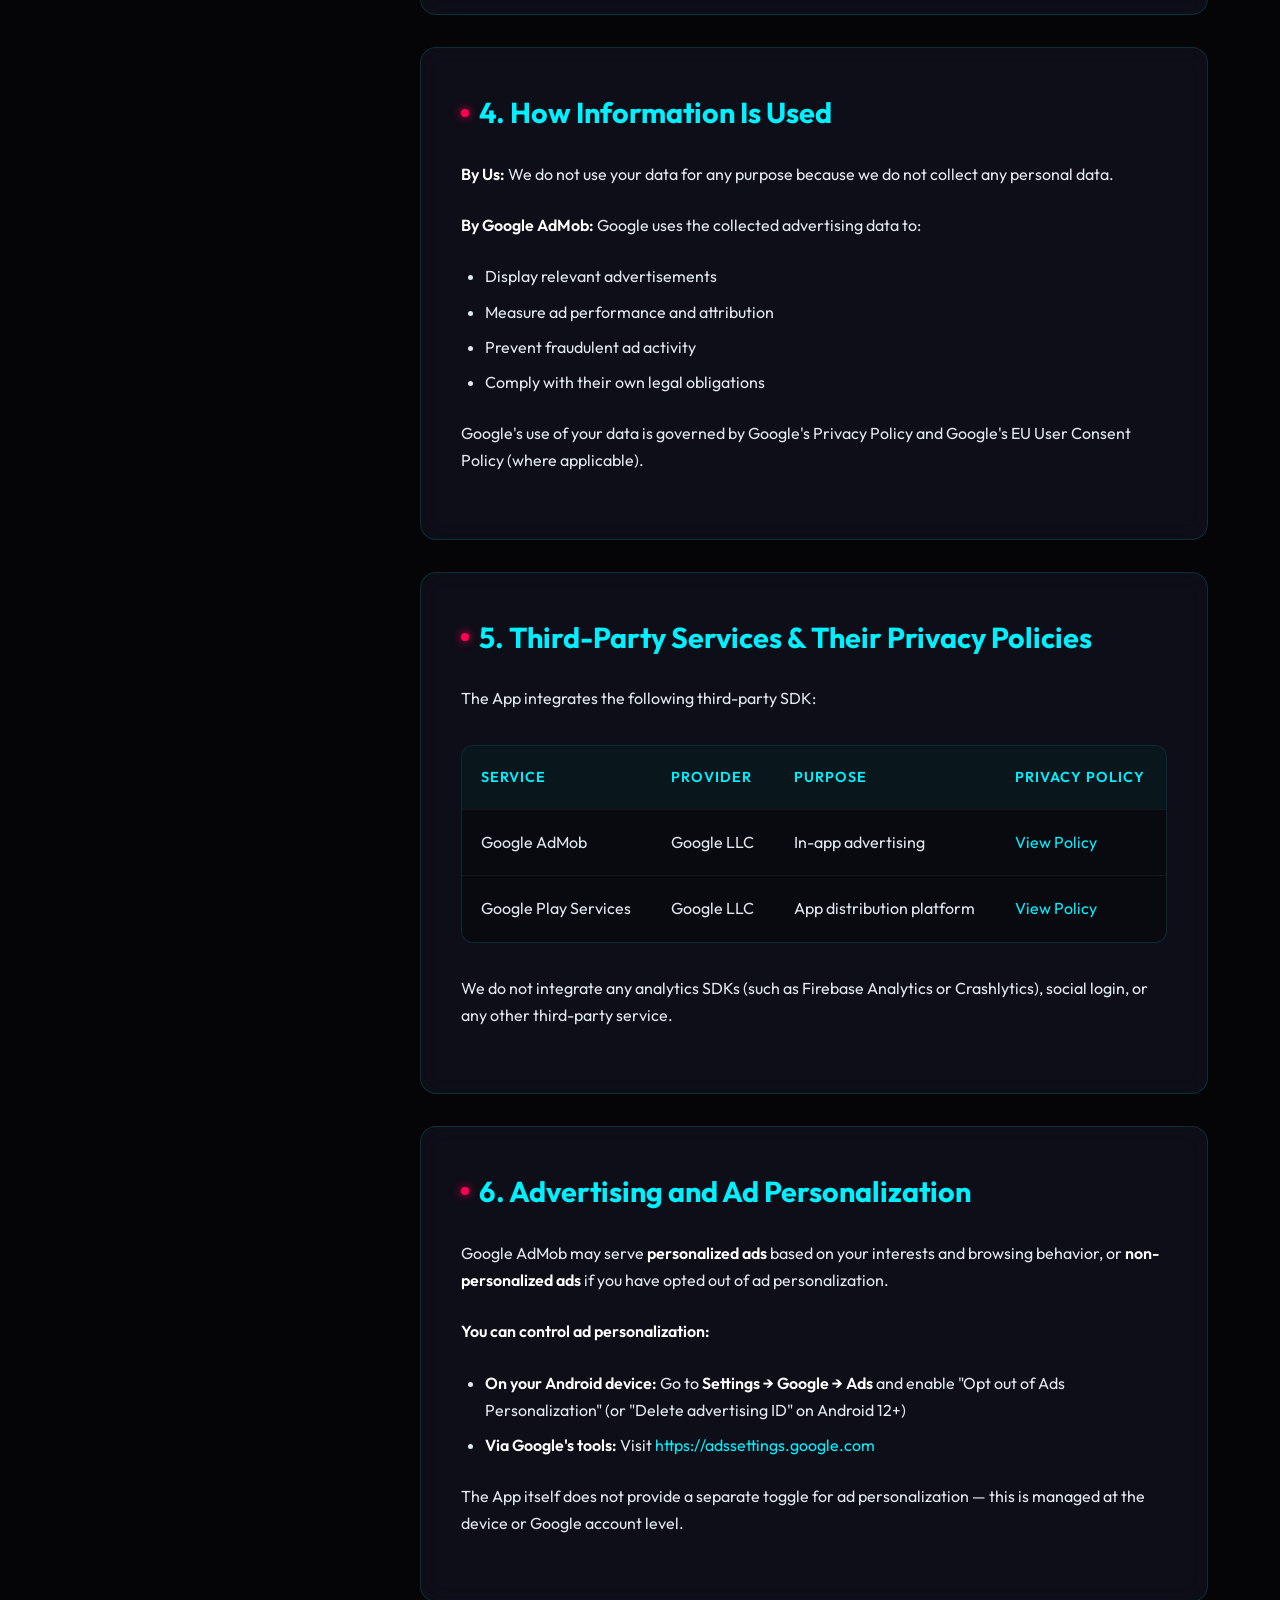
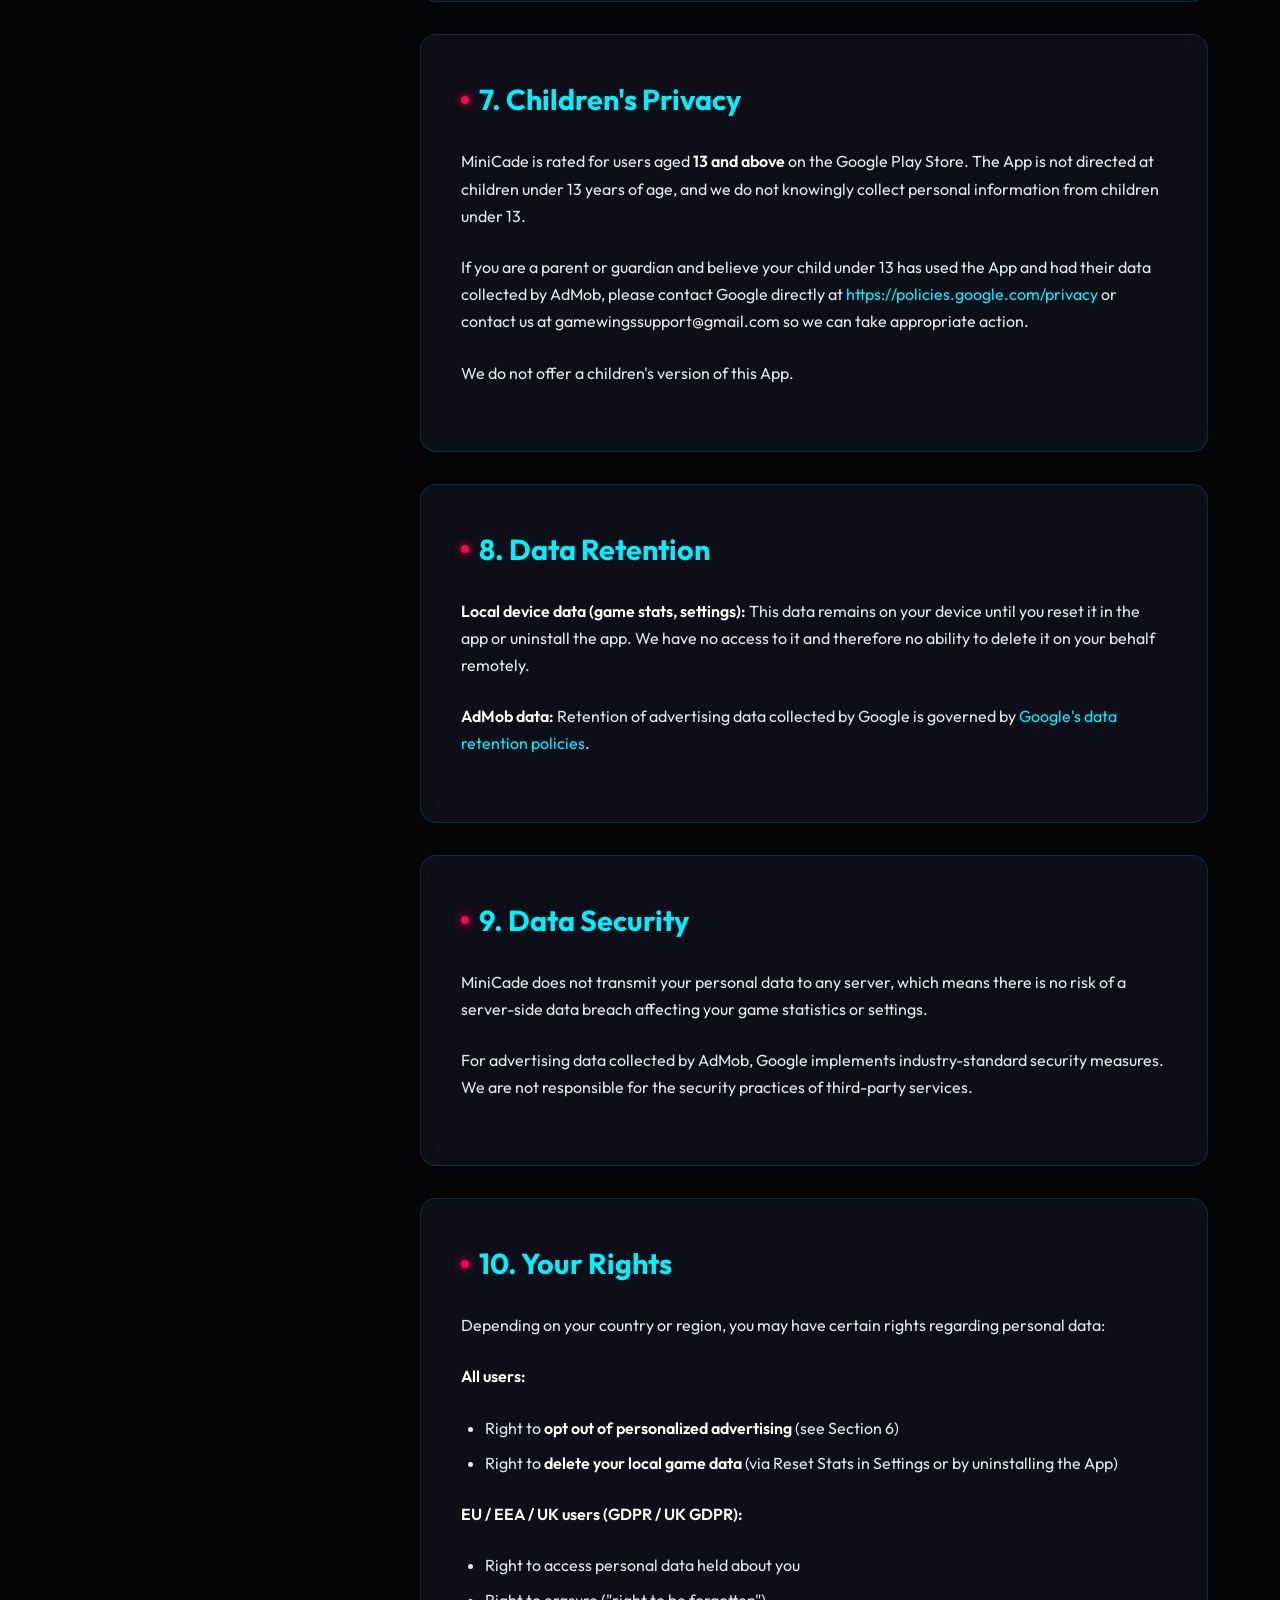
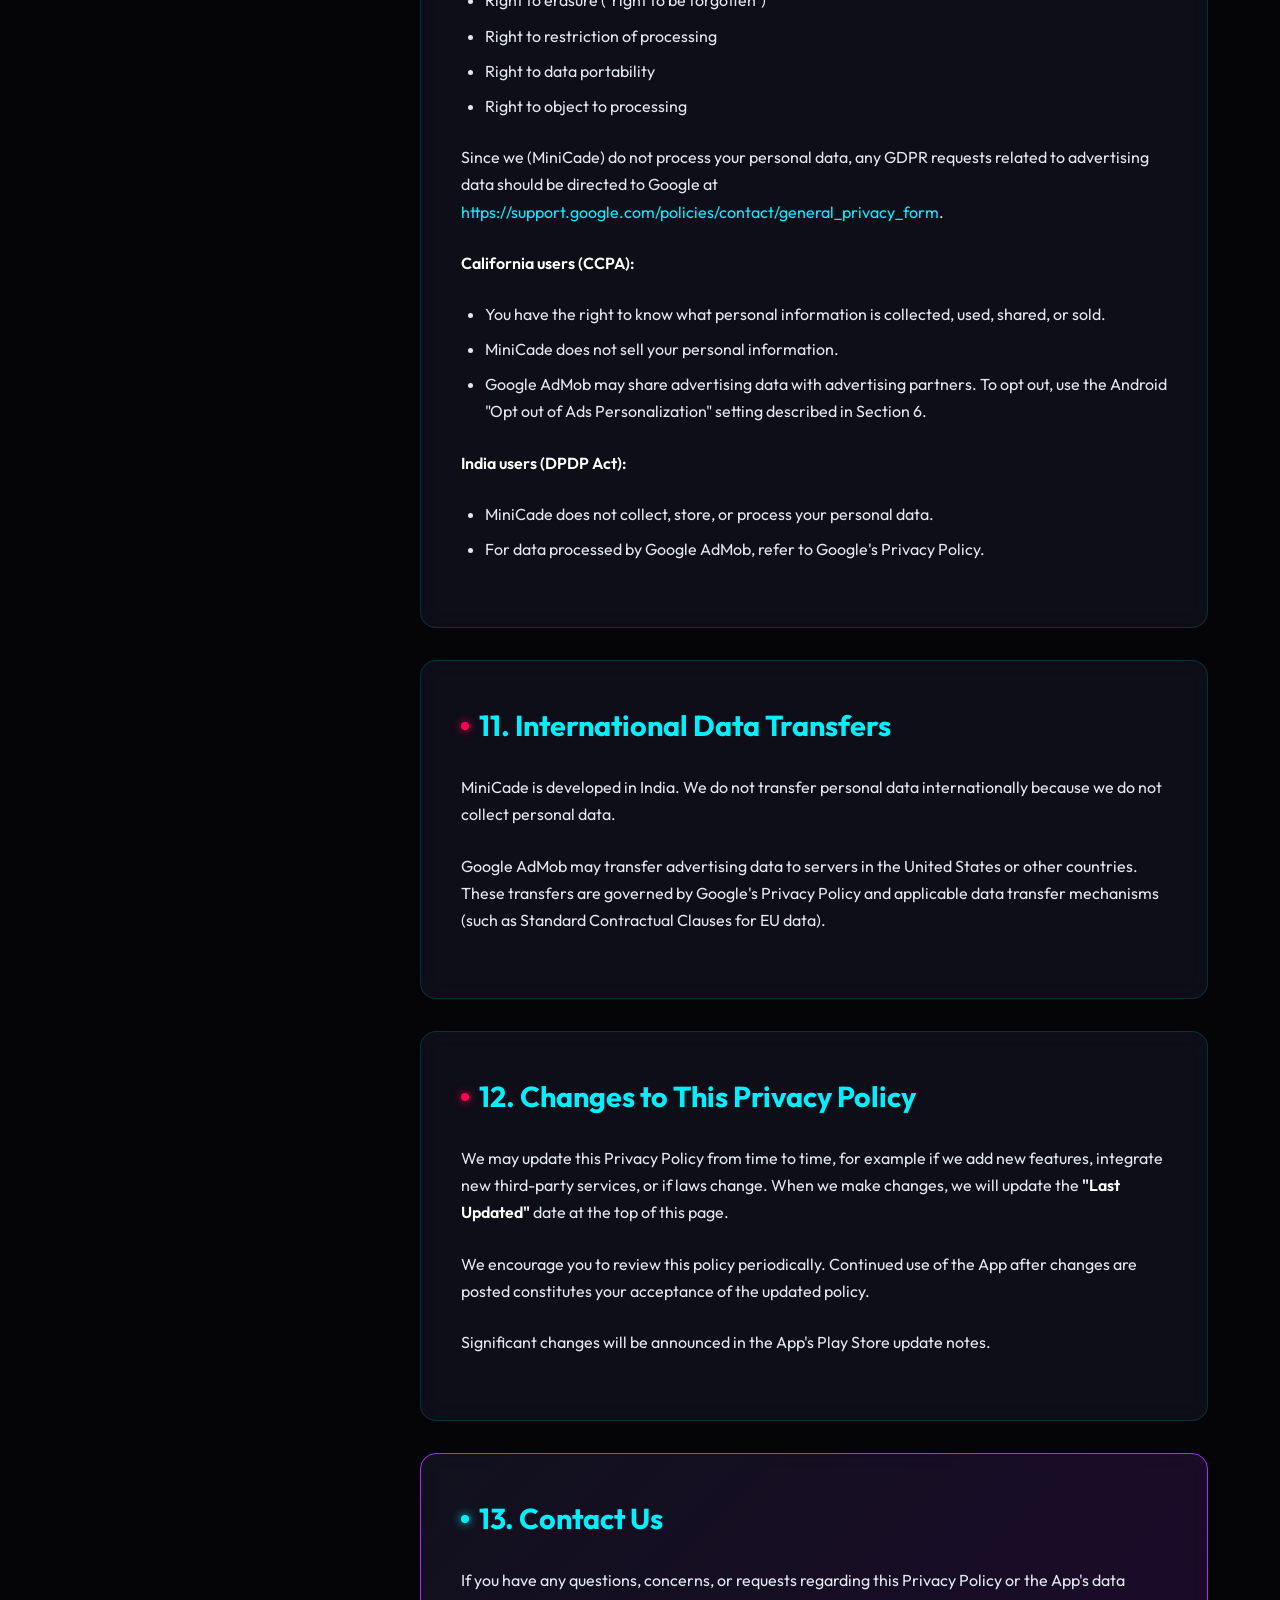
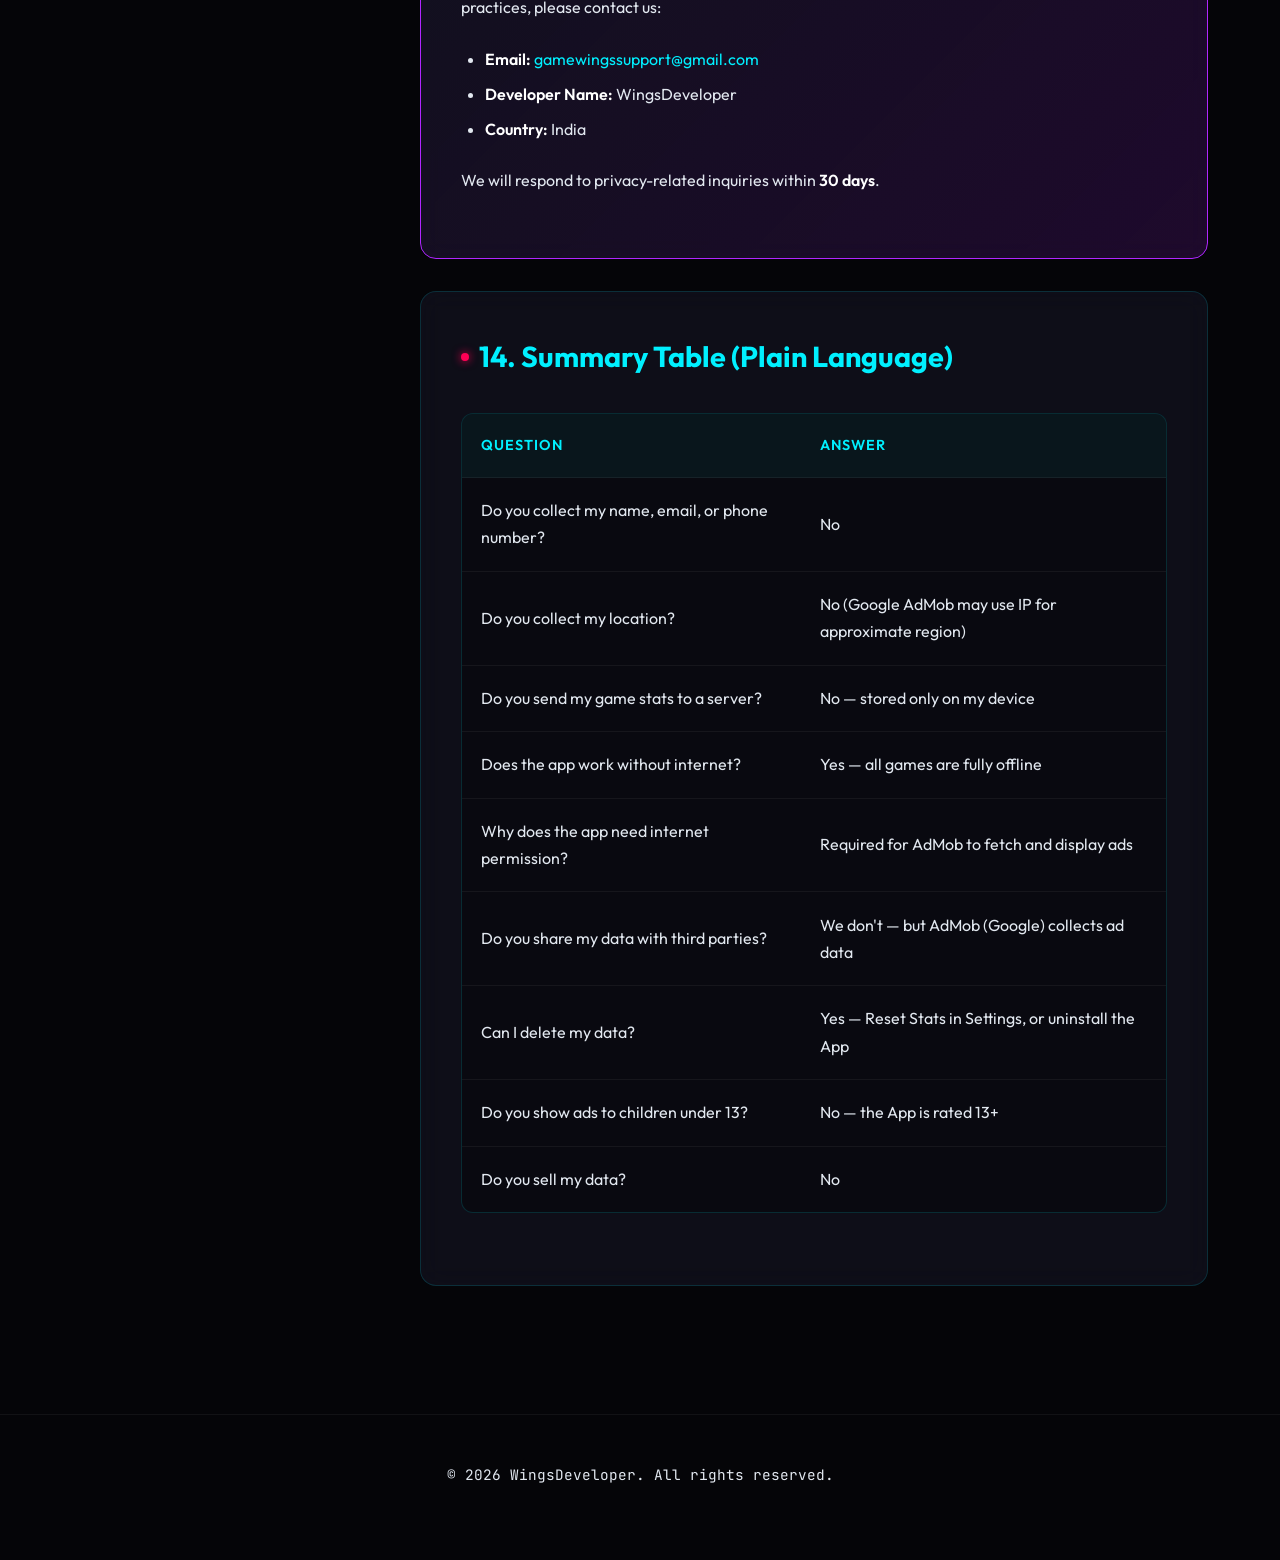
==== commit 7c4b7b4a: "Update logo to icon.png" ====
--- a/index.html
+++ b/index.html
@@ -6,11 +6,11 @@
     <meta name="description" content="Privacy Policy for MiniCade - Official documentation for our mobile application.">
     <title>Privacy Policy - MiniCade</title>
     <link rel="stylesheet" href="styles.css">
-    <link rel="icon" type="image/png" href="minicade_logo_1785683562113.png">
+    <link rel="icon" type="image/png" href="icon.png">
 </head>
 <body>
     <header>
-        <img src="minicade_logo_1785683562113.png" alt="MiniCade App Icon" class="brand-logo">
+        <img src="icon.png" alt="MiniCade App Icon" class="brand-logo">
         <h1 class="brand-title">MINICADE</h1>
         <div class="nav-tabs">
             <a href="index.html" class="tab active">Privacy Policy</a>
